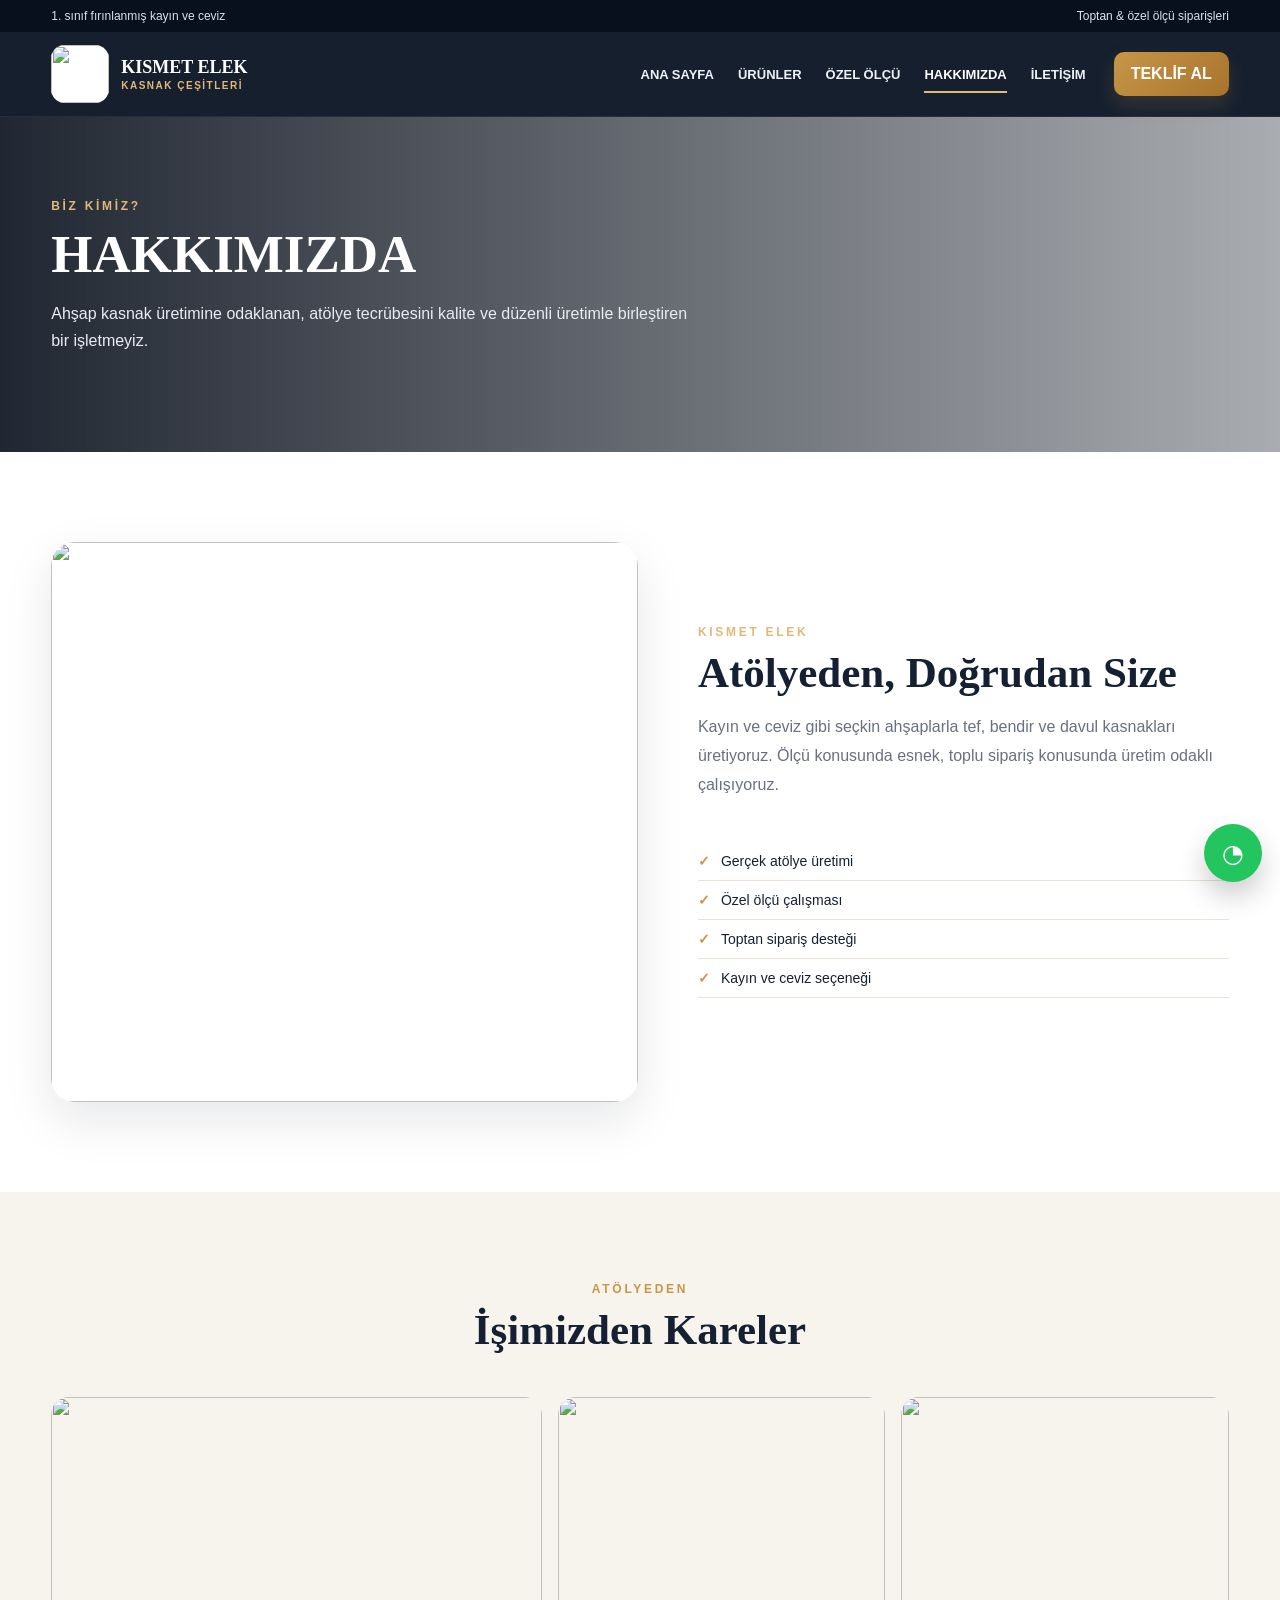
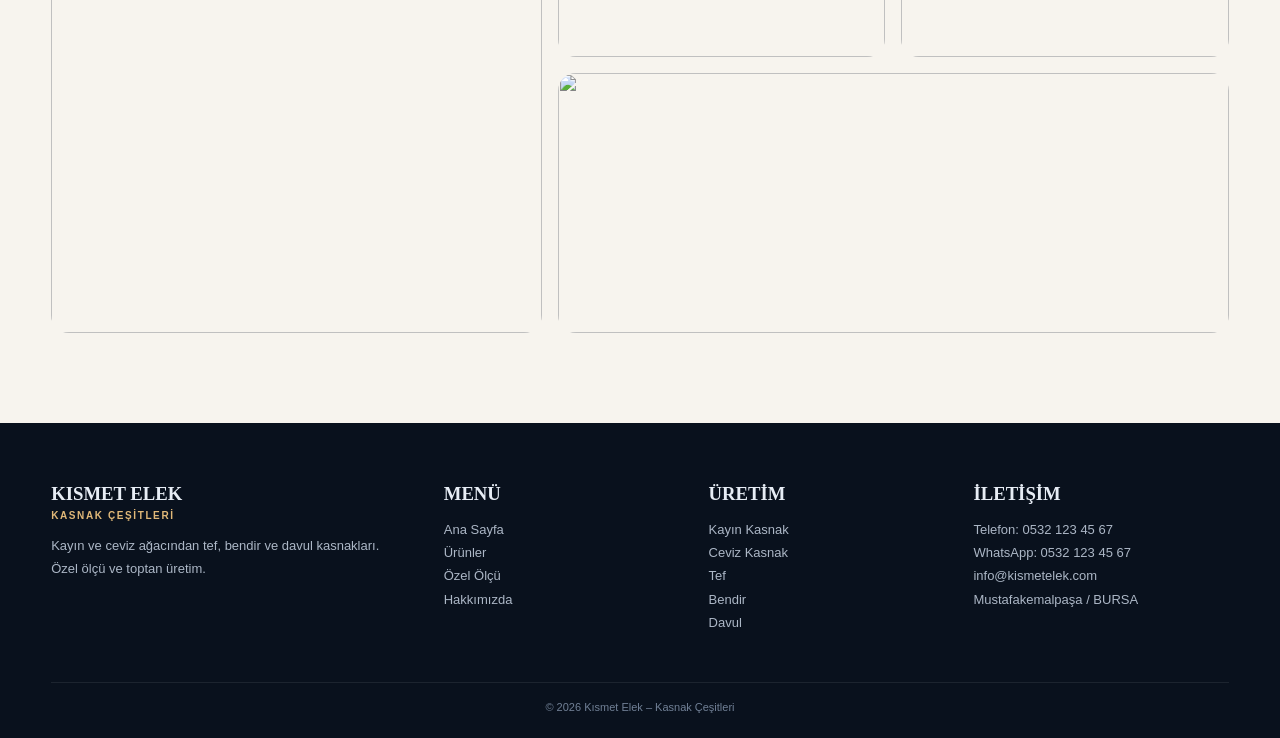
==== hakkimizda.html @ 3b3f2317 "Add files via upload" ====
<!doctype html><html lang="tr"><head><meta charset="utf-8"><meta name="viewport" content="width=device-width,initial-scale=1">
<title>Hakkımızda | Kısmet Elek</title><meta name="description" content="Kısmet Elek - ahşap kasnak üretimi, özel ölçü ve toptan sipariş.">
<link rel="stylesheet" href="style.css"></head><body><div class="topbar"><div class="container row"><span>1. sınıf fırınlanmış kayın ve ceviz</span><span>Toptan & özel ölçü siparişleri</span></div></div>
<header><div class="container nav">
<a class="brand" href="index.html"><img src="assets/logo.png"><div><div class="name">KISMET ELEK</div><span class="sub">KASNAK ÇEŞİTLERİ</span></div></a>
<nav><a class="" href="index.html">ANA SAYFA</a><a class="" href="urunler.html">ÜRÜNLER</a><a class="" href="ozel-olcu.html">ÖZEL ÖLÇÜ</a><a class="active" href="hakkimizda.html">HAKKIMIZDA</a><a class="" href="iletisim.html">İLETİŞİM</a></nav><a class="nav-cta" href="iletisim.html">TEKLİF AL</a><button class="menu">☰</button>
</div></header>
<section class="pagehero"><div class="container"><div class="eyebrow">BİZ KİMİZ?</div><h1>HAKKIMIZDA</h1><p>Ahşap kasnak üretimine odaklanan, atölye tecrübesini kalite ve düzenli üretimle birleştiren bir işletmeyiz.</p></div></section>
<section class="section"><div class="container split"><div class="split-media"><img src="assets/workshop3.jpg"></div><div><div class="eyebrow">KISMET ELEK</div><div class="heading"><h2>Atölyeden, Doğrudan Size</h2><p>Kayın ve ceviz gibi seçkin ahşaplarla tef, bendir ve davul kasnakları üretiyoruz. Ölçü konusunda esnek, toplu sipariş konusunda üretim odaklı çalışıyoruz.</p></div><ul class="checks"><li>Gerçek atölye üretimi</li><li>Özel ölçü çalışması</li><li>Toptan sipariş desteği</li><li>Kayın ve ceviz seçeneği</li></ul></div></div></section>
<section class="section alt"><div class="container"><div class="heading center"><div class="eyebrow">ATÖLYEDEN</div><h2>İşimizden Kareler</h2></div><div class="gallery"><img src="assets/workshop.jpg"><img src="assets/workshop2.jpg"><img src="assets/shipment.jpg"><img src="assets/product1.jpg"></div></div></section>
<footer><div class="container foot">
<div><h3>KISMET ELEK<span>KASNAK ÇEŞİTLERİ</span></h3><p>Kayın ve ceviz ağacından tef, bendir ve davul kasnakları. Özel ölçü ve toptan üretim.</p></div>
<div><h3>MENÜ</h3><p><a href="index.html">Ana Sayfa</a><br><a href="urunler.html">Ürünler</a><br><a href="ozel-olcu.html">Özel Ölçü</a><br><a href="hakkimizda.html">Hakkımızda</a></p></div>
<div><h3>ÜRETİM</h3><p>Kayın Kasnak<br>Ceviz Kasnak<br>Tef<br>Bendir<br>Davul</p></div>
<div><h3>İLETİŞİM</h3><p>Telefon: 0532 123 45 67<br>WhatsApp: 0532 123 45 67<br>info@kismetelek.com<br>Mustafakemalpaşa / BURSA</p></div>
</div><div class="container copyright">© 2026 Kısmet Elek – Kasnak Çeşitleri</div></footer>
<a class="floating-wa" href="https://wa.me/905321234567" aria-label="WhatsApp">◔</a><script src="script.js"></script></body></html>
---- style.css ----
:root{
--navy:#0c1626;--navy2:#132238;--gold:#c79647;--gold2:#e0b878;
--cream:#f7f4ee;--paper:#fff;--ink:#162033;--muted:#697080;--line:#e9e2d7;
--shadow:0 18px 50px rgba(14,24,38,.10);--radius:18px
}
*{box-sizing:border-box}html{scroll-behavior:smooth}body{margin:0;color:var(--ink);background:var(--paper);font-family:Inter,Arial,sans-serif}
img{max-width:100%;display:block}a{color:inherit;text-decoration:none}.container{width:min(1180px,92%);margin:auto}
.topbar{background:#08101d;color:#dbe2ee;font-size:12px}.topbar .row{display:flex;justify-content:space-between;padding:9px 0;gap:16px}
header{position:sticky;top:0;z-index:50;background:rgba(12,22,38,.96);backdrop-filter:blur(12px);border-bottom:1px solid rgba(255,255,255,.07)}
.nav{display:flex;align-items:center;min-height:84px;gap:28px}.brand{display:flex;align-items:center;gap:12px;margin-right:auto}.brand img{width:58px;height:58px;object-fit:contain;border-radius:14px;background:white}.brand .name{font-family:Georgia,serif;font-size:18px;font-weight:700;color:#fff}.brand .sub{display:block;color:var(--gold2);font-weight:700;letter-spacing:1.5px;font-size:10px;margin-top:2px}
nav{display:flex;gap:24px;font-size:13px;font-weight:800;color:#edf2f8}nav a{padding:31px 0;position:relative}nav a:after{content:"";position:absolute;left:0;bottom:20px;width:0;height:2px;background:var(--gold2);transition:.2s}nav a:hover,nav a.active{color:#fff}nav a:hover:after,nav a.active:after{width:100%}
.nav-cta{background:linear-gradient(135deg,var(--gold),#a8732c);color:white;padding:13px 17px;border-radius:10px;font-weight:900;box-shadow:0 10px 20px rgba(199,150,71,.18)}
.menu{display:none;border:0;background:none;color:#fff;font-size:28px}
.hero{min-height:650px;color:#fff;background:linear-gradient(90deg,rgba(6,12,20,.83),rgba(7,14,25,.25)),url('assets/hero.jpg') center/cover;position:relative}
.hero:before{content:"";position:absolute;inset:0;background:linear-gradient(0deg,rgba(6,12,20,.40),transparent 45%)}.hero .container{position:relative}
.hero-content{max-width:700px;padding:105px 0 120px}.eyebrow{color:var(--gold2);font-size:12px;font-weight:900;letter-spacing:2.7px}
.hero h1{font-family:Georgia,serif;font-size:64px;line-height:1.02;margin:17px 0 18px;letter-spacing:-1.6px}.hero h1 span{color:var(--gold2)}
.hero p{font-size:18px;line-height:1.8;color:#eef2f7;max-width:650px}.actions{display:flex;gap:12px;flex-wrap:wrap;margin-top:30px}.btn{display:inline-flex;align-items:center;justify-content:center;padding:15px 21px;border-radius:10px;font-weight:900;border:1px solid rgba(255,255,255,.35)}.btn.gold{background:linear-gradient(135deg,var(--gold),#a8732c);border-color:transparent}.btn.light{background:rgba(255,255,255,.08);backdrop-filter:blur(5px)}
.hero-stats{display:grid;grid-template-columns:repeat(3,1fr);gap:0;margin-top:70px;max-width:760px;background:rgba(10,18,30,.72);border:1px solid rgba(255,255,255,.10);border-radius:16px;overflow:hidden}.stat{padding:20px;border-right:1px solid rgba(255,255,255,.08)}.stat:last-child{border:0}.stat strong{display:block;font-size:23px}.stat span{display:block;color:#c8d0dc;font-size:12px;margin-top:5px}
.ribbon{background:var(--navy);color:white}.ribbon .grid{display:grid;grid-template-columns:repeat(4,1fr)}.ribbon .item{padding:22px 18px;border-right:1px solid rgba(255,255,255,.09)}.ribbon .item:last-child{border:0}.ribbon b{color:var(--gold2);display:block;font-size:12px;letter-spacing:1px}.ribbon p{margin:6px 0 0;color:#d6dce6;font-size:13px;line-height:1.45}
.section{padding:90px 0}.section.alt{background:var(--cream)}.section.dark{background:var(--navy);color:#fff}.heading{max-width:720px;margin-bottom:42px}.heading.center{text-align:center;margin-left:auto;margin-right:auto}.heading .eyebrow{color:var(--gold)}.heading h2{font-family:Georgia,serif;font-size:43px;line-height:1.12;margin:10px 0 14px}.heading p{color:var(--muted);line-height:1.8}.dark .heading p{color:#cbd3df}
.cards{display:grid;grid-template-columns:repeat(4,1fr);gap:20px}.card{background:#fff;border:1px solid var(--line);border-radius:var(--radius);overflow:hidden;box-shadow:var(--shadow);transition:transform .2s,box-shadow .2s}.card:hover{transform:translateY(-5px);box-shadow:0 24px 60px rgba(14,24,38,.15)}.card img{width:100%;height:245px;object-fit:cover}.card-body{padding:22px}.tag{display:inline-block;padding:6px 9px;background:#f3eadb;color:#8f652e;font-size:10px;font-weight:900;letter-spacing:1px;border-radius:999px}.card h3{font-family:Georgia,serif;font-size:22px;margin:13px 0 9px}.card p{color:var(--muted);font-size:13px;line-height:1.65}.card-link{display:inline-block;margin-top:10px;color:#8b622d;font-weight:900;font-size:12px}
.split{display:grid;grid-template-columns:1.05fr .95fr;gap:60px;align-items:center}.split-media{position:relative}.split-media img{width:100%;height:560px;object-fit:cover;border-radius:24px;box-shadow:var(--shadow)}.floating{position:absolute;right:-16px;bottom:24px;background:#fff;border:1px solid var(--line);border-radius:16px;padding:16px 18px;box-shadow:var(--shadow);max-width:250px}.floating b{display:block;font-size:13px}.floating span{display:block;margin-top:4px;color:var(--muted);font-size:12px;line-height:1.5}
.checks{list-style:none;padding:0;margin:22px 0}.checks li{display:flex;gap:11px;align-items:flex-start;padding:11px 0;border-bottom:1px solid var(--line);font-size:14px}.checks li:before{content:"✓";color:var(--gold);font-weight:900}
.gallery{display:grid;grid-template-columns:1.2fr .8fr .8fr;grid-template-rows:260px 260px;gap:16px}.gallery img{width:100%;height:100%;object-fit:cover;border-radius:18px}.gallery img:first-child{grid-row:span 2}.gallery img:nth-child(4){grid-column:2 / span 2}
.steps{display:grid;grid-template-columns:repeat(4,1fr);gap:18px}.step{background:#fff;border:1px solid var(--line);padding:25px;border-radius:18px}.step-num{font-size:13px;font-weight:900;color:var(--gold)}.step h3{font-family:Georgia,serif;font-size:22px;margin:10px 0}.step p{color:var(--muted);line-height:1.65;font-size:13px}
.quote{padding:30px;border-left:3px solid var(--gold);background:#fffaf2;border-radius:0 16px 16px 0;font-family:Georgia,serif;font-size:23px;line-height:1.6}
.pagehero{padding:82px 0;color:#fff;background:linear-gradient(90deg,rgba(9,16,28,.9),rgba(9,16,28,.35)),url('assets/workshop2.jpg') center/cover}.pagehero h1{font-family:Georgia,serif;font-size:53px;margin:11px 0}.pagehero p{max-width:650px;line-height:1.7;color:#e8edf4}
.contact-grid{display:grid;grid-template-columns:.9fr 1.1fr;gap:25px}.contact-card,.form-card{background:#fff;border:1px solid var(--line);border-radius:18px;padding:30px;box-shadow:var(--shadow)}.contact-item{padding:15px 0;border-bottom:1px solid var(--line)}.contact-item b{display:block;margin-bottom:5px}.contact-item span{color:var(--muted);font-size:14px}
form{display:grid;gap:13px}input,textarea,select{width:100%;border:1px solid #ddd5c8;background:#fbfaf8;padding:14px;border-radius:10px;font:inherit;color:var(--ink)}textarea{min-height:160px;resize:vertical}
footer{background:#09111d;color:#e7edf5;padding:60px 0 25px}.foot{display:grid;grid-template-columns:1.4fr .9fr .9fr 1fr;gap:35px}.foot h3{font-family:Georgia,serif;margin:0 0 12px}.foot h3 span{display:block;color:var(--gold2);font:800 10px Arial,sans-serif;letter-spacing:1.6px;margin-top:5px}.foot p,.foot a{color:#acb7c6;font-size:13px;line-height:1.8}.copyright{border-top:1px solid rgba(255,255,255,.08);padding-top:18px;margin-top:35px;text-align:center;color:#718096;font-size:11px}
.floating-wa{position:fixed;right:18px;bottom:18px;z-index:60;background:#22c55e;color:white;width:58px;height:58px;border-radius:50%;display:flex;align-items:center;justify-content:center;font-size:25px;box-shadow:0 14px 28px rgba(0,0,0,.2)}
@media(max-width:1000px){.cards{grid-template-columns:repeat(2,1fr)}.ribbon .grid{grid-template-columns:repeat(2,1fr)}.steps{grid-template-columns:repeat(2,1fr)}nav{display:none}.menu{display:block}.nav.open nav{display:flex;position:absolute;top:84px;left:0;right:0;background:var(--navy);padding:12px 22px 18px;flex-direction:column;gap:0} .nav.open nav a{padding:14px 0}.nav-cta{display:none}.split,.contact-grid,.foot{grid-template-columns:1fr}.hero h1{font-size:51px}.hero-stats{margin-top:45px}.gallery{grid-template-columns:1fr 1fr;grid-template-rows:220px 220px}.gallery img:first-child{grid-row:auto}.gallery img:nth-child(4){grid-column:auto}}
@media(max-width:600px){.topbar{display:none}.nav{min-height:74px}.brand img{width:50px;height:50px}.hero{min-height:720px}.hero-content{padding:75px 0 90px}.hero h1{font-size:40px}.hero p{font-size:16px}.hero-stats{grid-template-columns:1fr}.stat{border-right:0;border-bottom:1px solid rgba(255,255,255,.08)}.ribbon .grid,.cards,.steps,.gallery{grid-template-columns:1fr}.section{padding:66px 0}.heading h2{font-size:33px}.split-media img{height:380px}.floating{right:12px;bottom:12px}.gallery{grid-template-rows:220px 220px 220px}.pagehero h1{font-size:40px}.foot{gap:12px}}
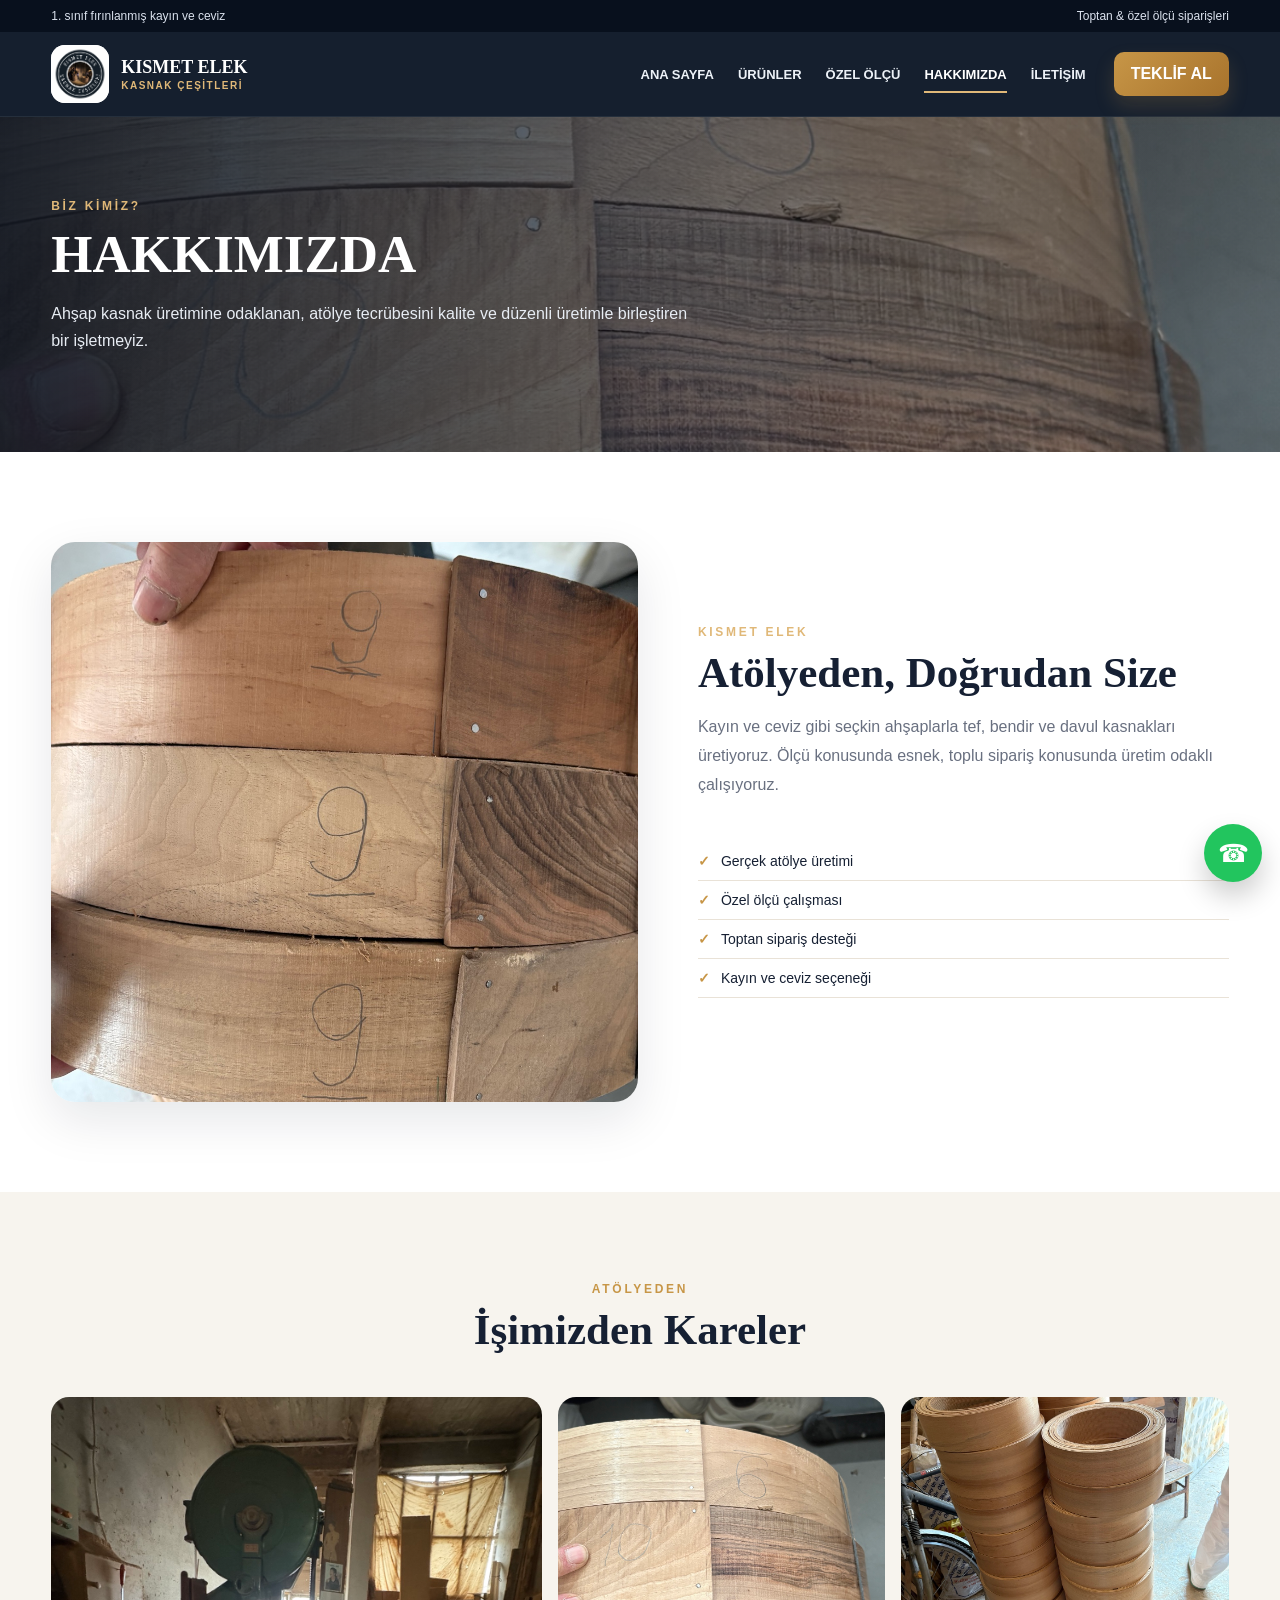
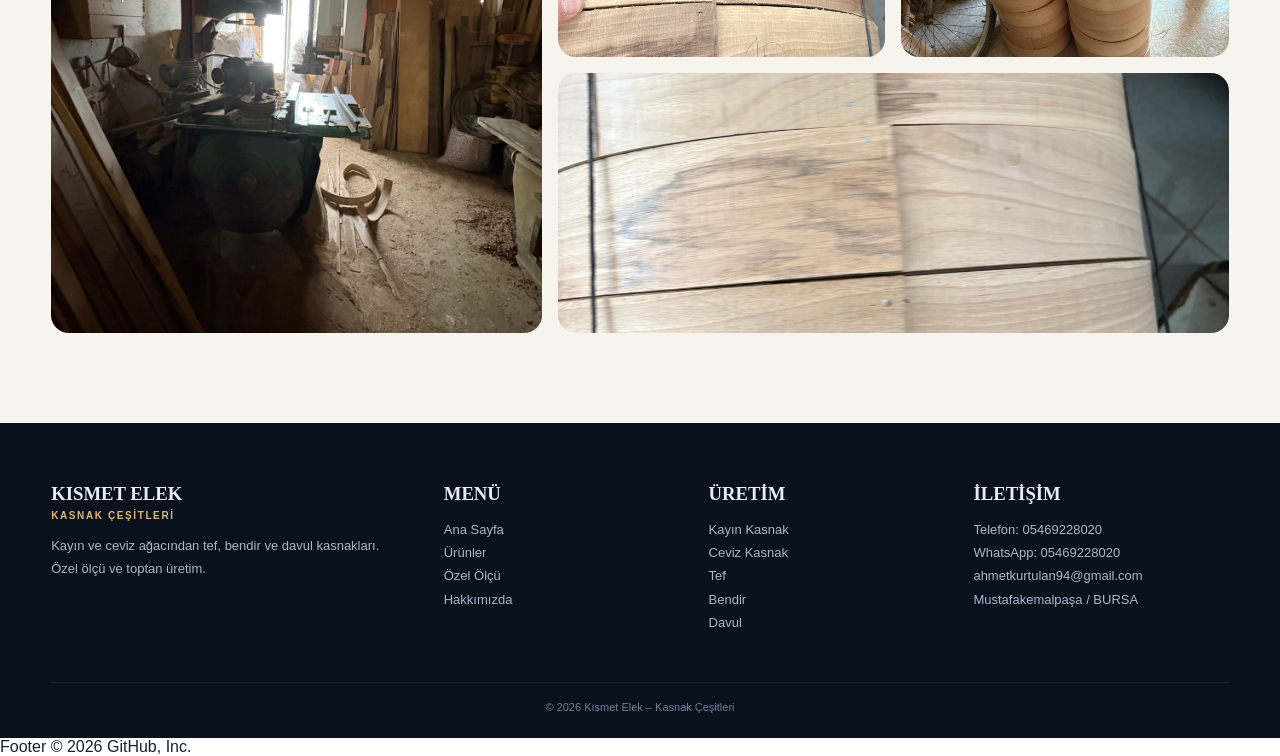
==== commit a4a63c71: "Update hakkimizda.html" ====
--- a/hakkimizda.html
+++ b/hakkimizda.html
@@ -12,6 +12,8 @@
 <div><h3>KISMET ELEK<span>KASNAK ÇEŞİTLERİ</span></h3><p>Kayın ve ceviz ağacından tef, bendir ve davul kasnakları. Özel ölçü ve toptan üretim.</p></div>
 <div><h3>MENÜ</h3><p><a href="index.html">Ana Sayfa</a><br><a href="urunler.html">Ürünler</a><br><a href="ozel-olcu.html">Özel Ölçü</a><br><a href="hakkimizda.html">Hakkımızda</a></p></div>
 <div><h3>ÜRETİM</h3><p>Kayın Kasnak<br>Ceviz Kasnak<br>Tef<br>Bendir<br>Davul</p></div>
-<div><h3>İLETİŞİM</h3><p>Telefon: 0532 123 45 67<br>WhatsApp: 0532 123 45 67<br>info@kismetelek.com<br>Mustafakemalpaşa / BURSA</p></div>
+<div><h3>İLETİŞİM</h3><p>Telefon: 05469228020<br>WhatsApp: 05469228020<br>ahmetkurtulan94@gmail.com<br>Mustafakemalpaşa / BURSA</p></div>
 </div><div class="container copyright">© 2026 Kısmet Elek – Kasnak Çeşitleri</div></footer>
-<a class="floating-wa" href="https://wa.me/905321234567" aria-label="WhatsApp">◔</a><script src="script.js"></script></body></html>+<a class="floating-wa" href="https://wa.me/905469228020" aria-label="WhatsApp">☎</a><script src="script.js"></script></body></html>
+Footer
+© 2026 GitHub, Inc.
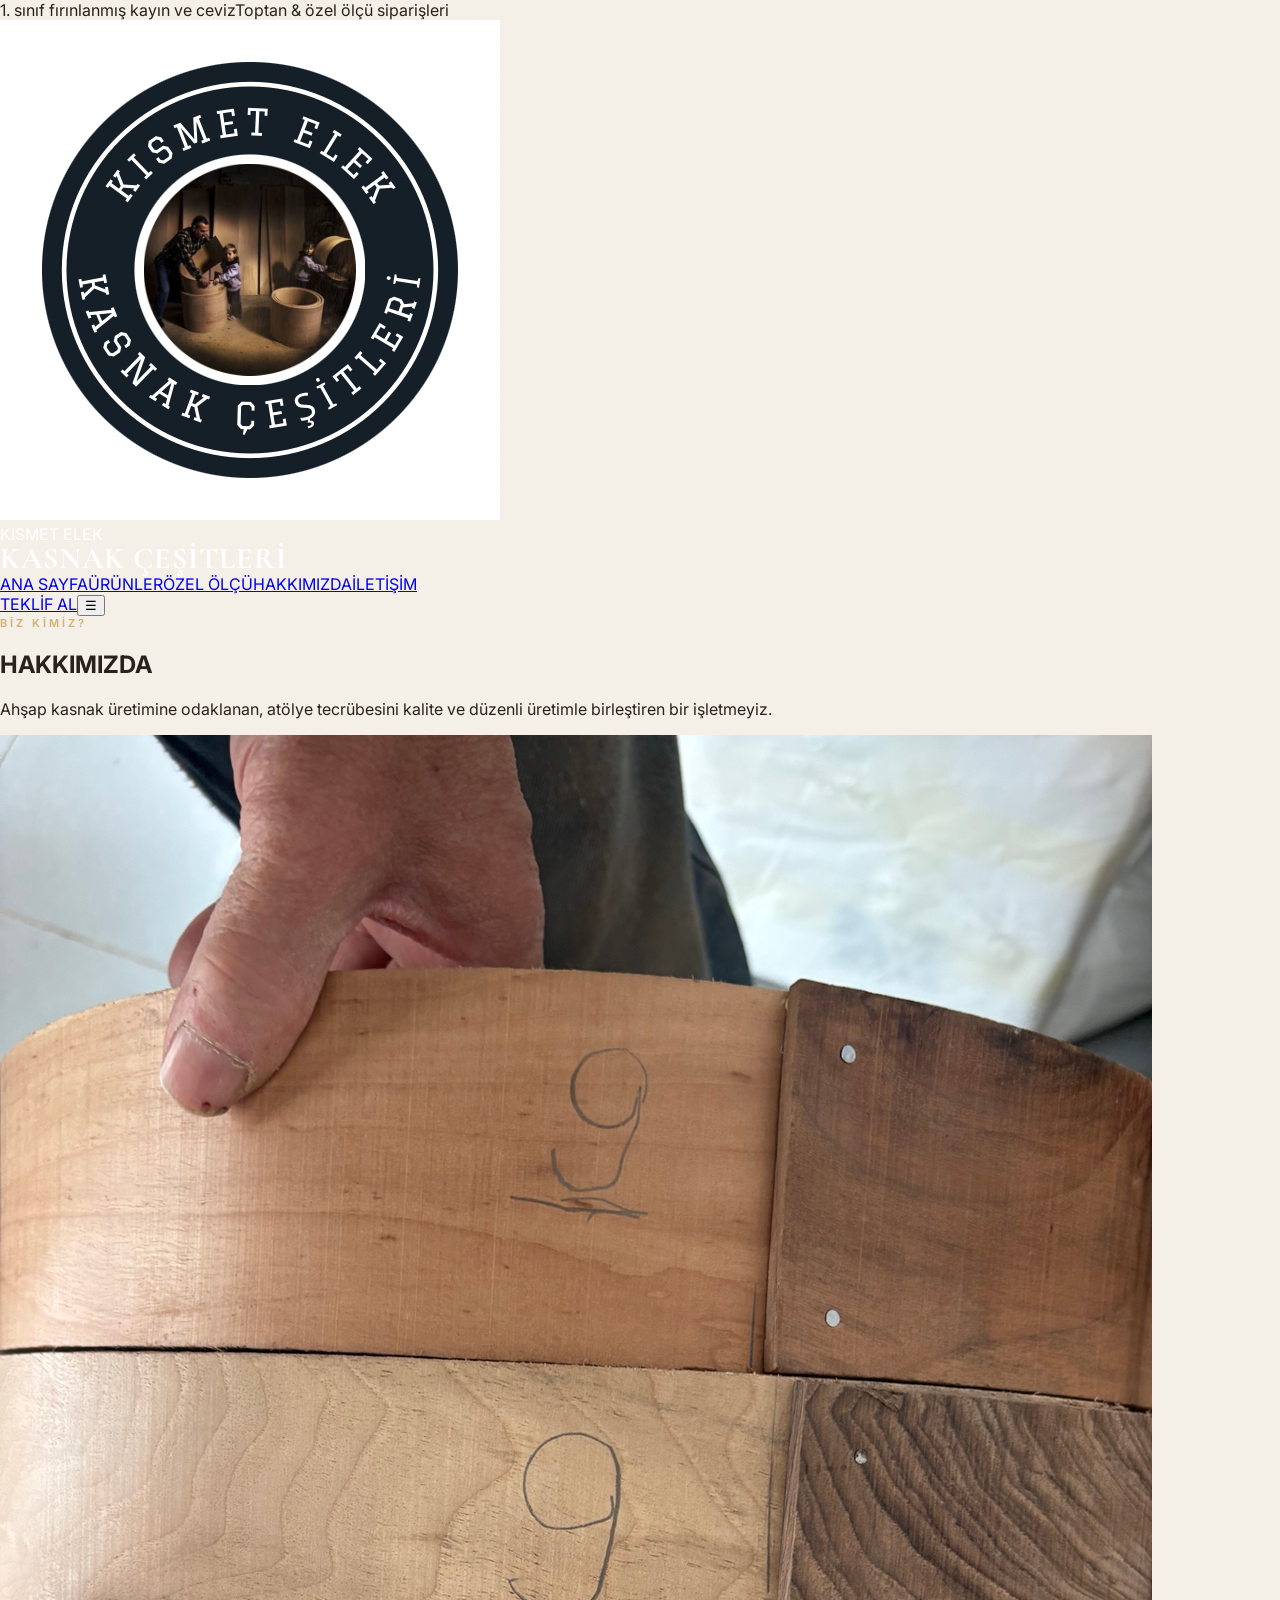
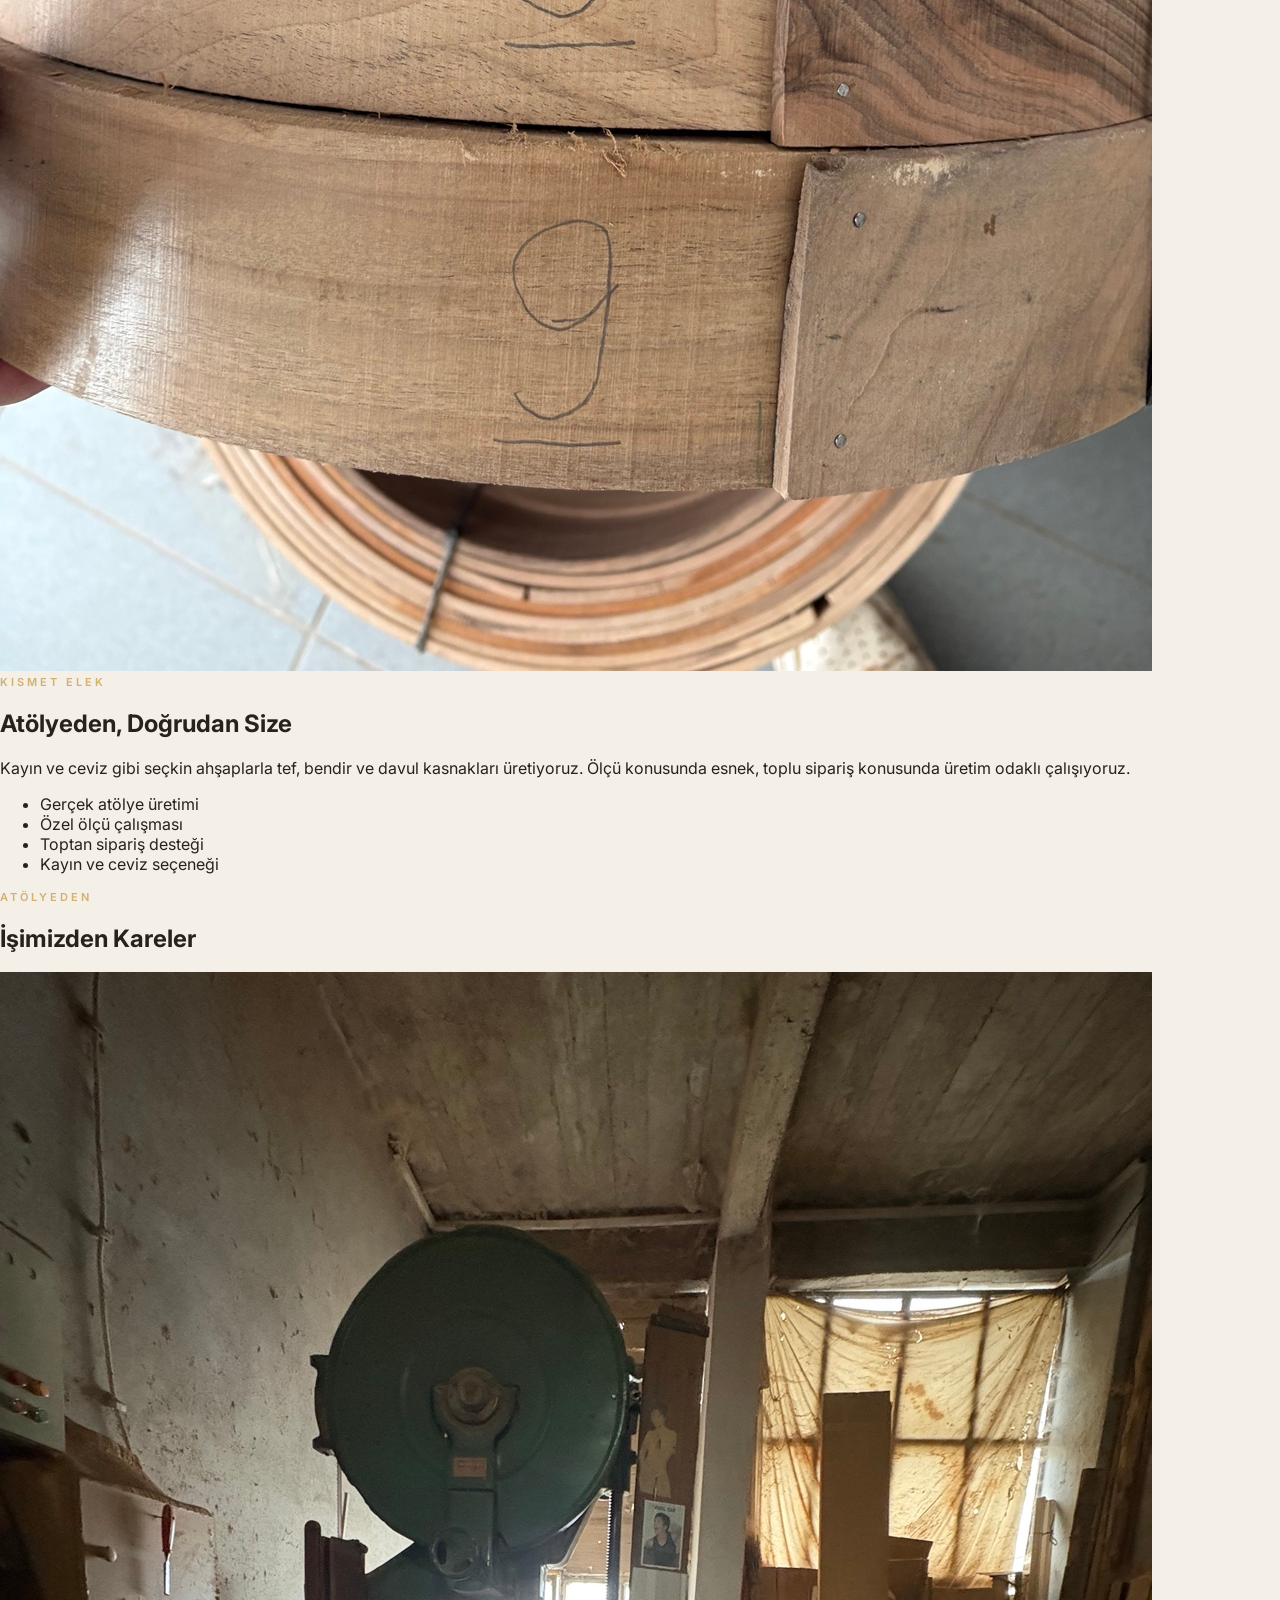
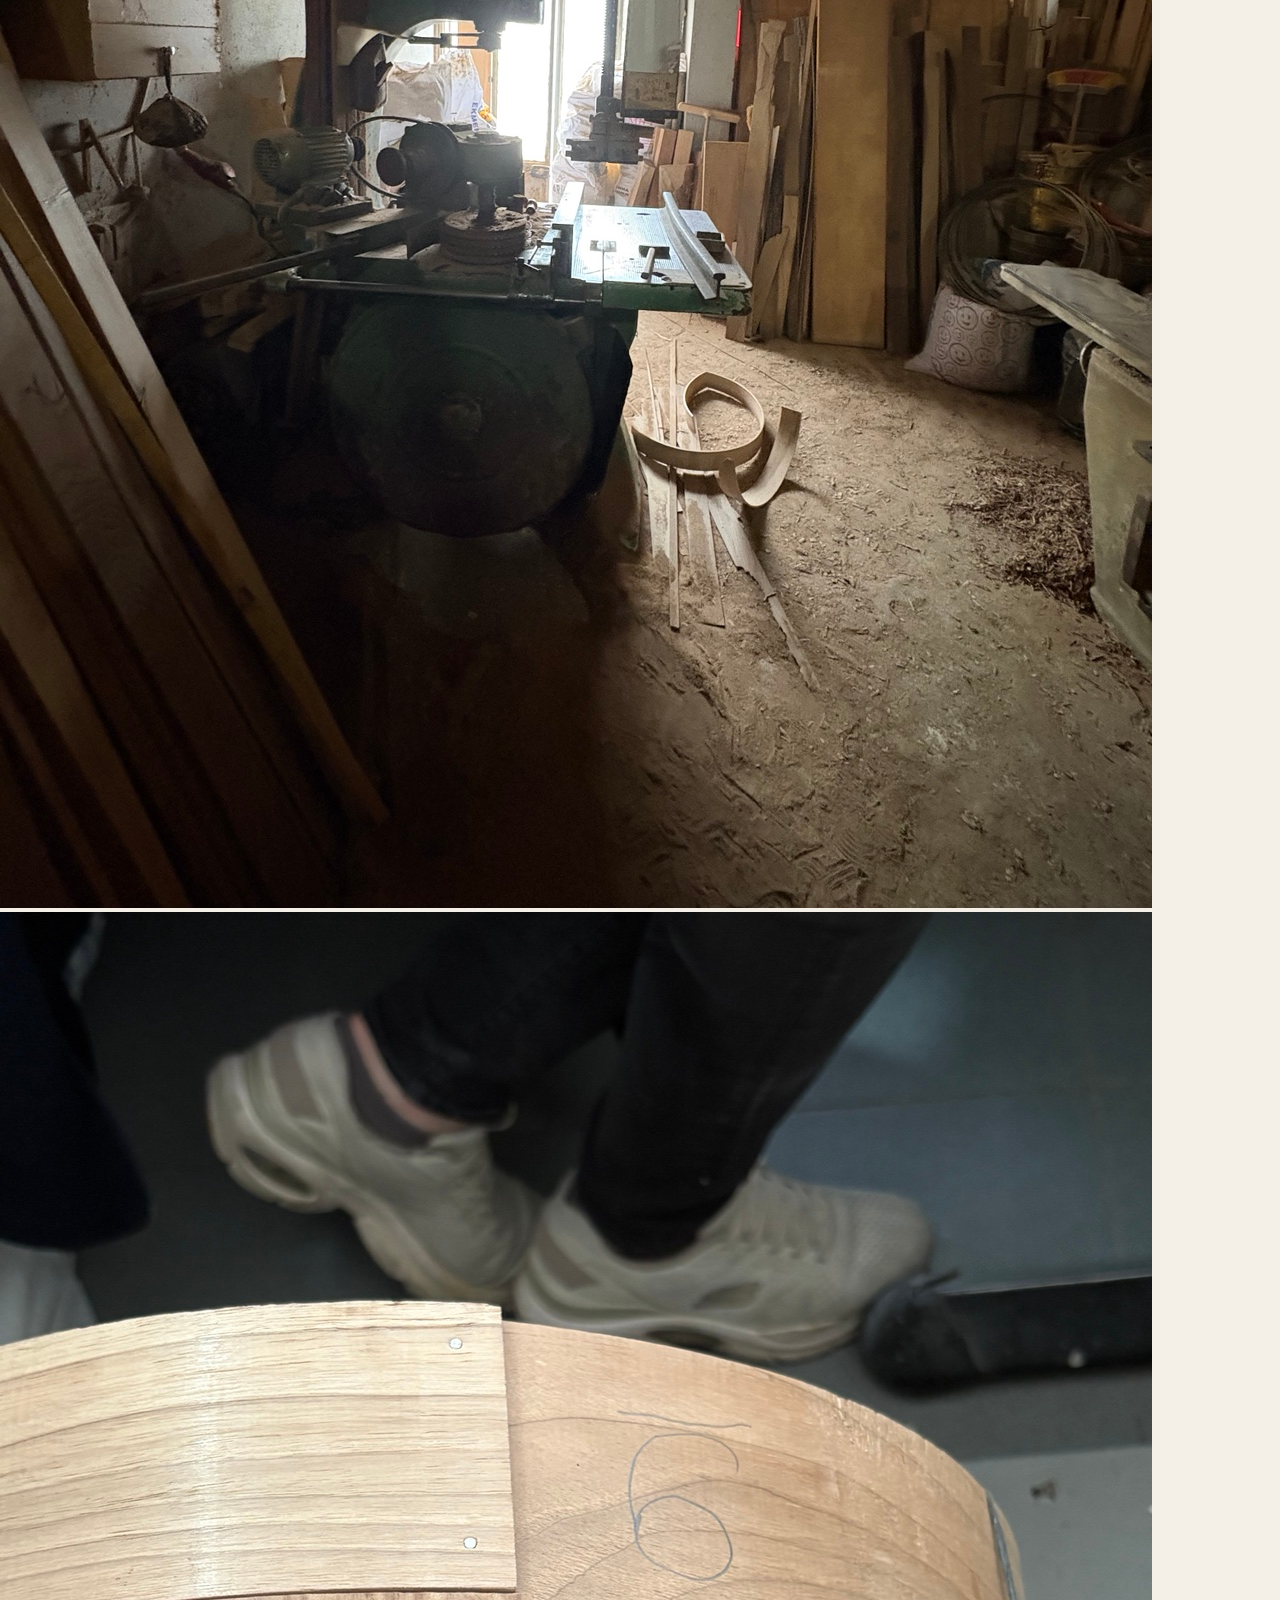
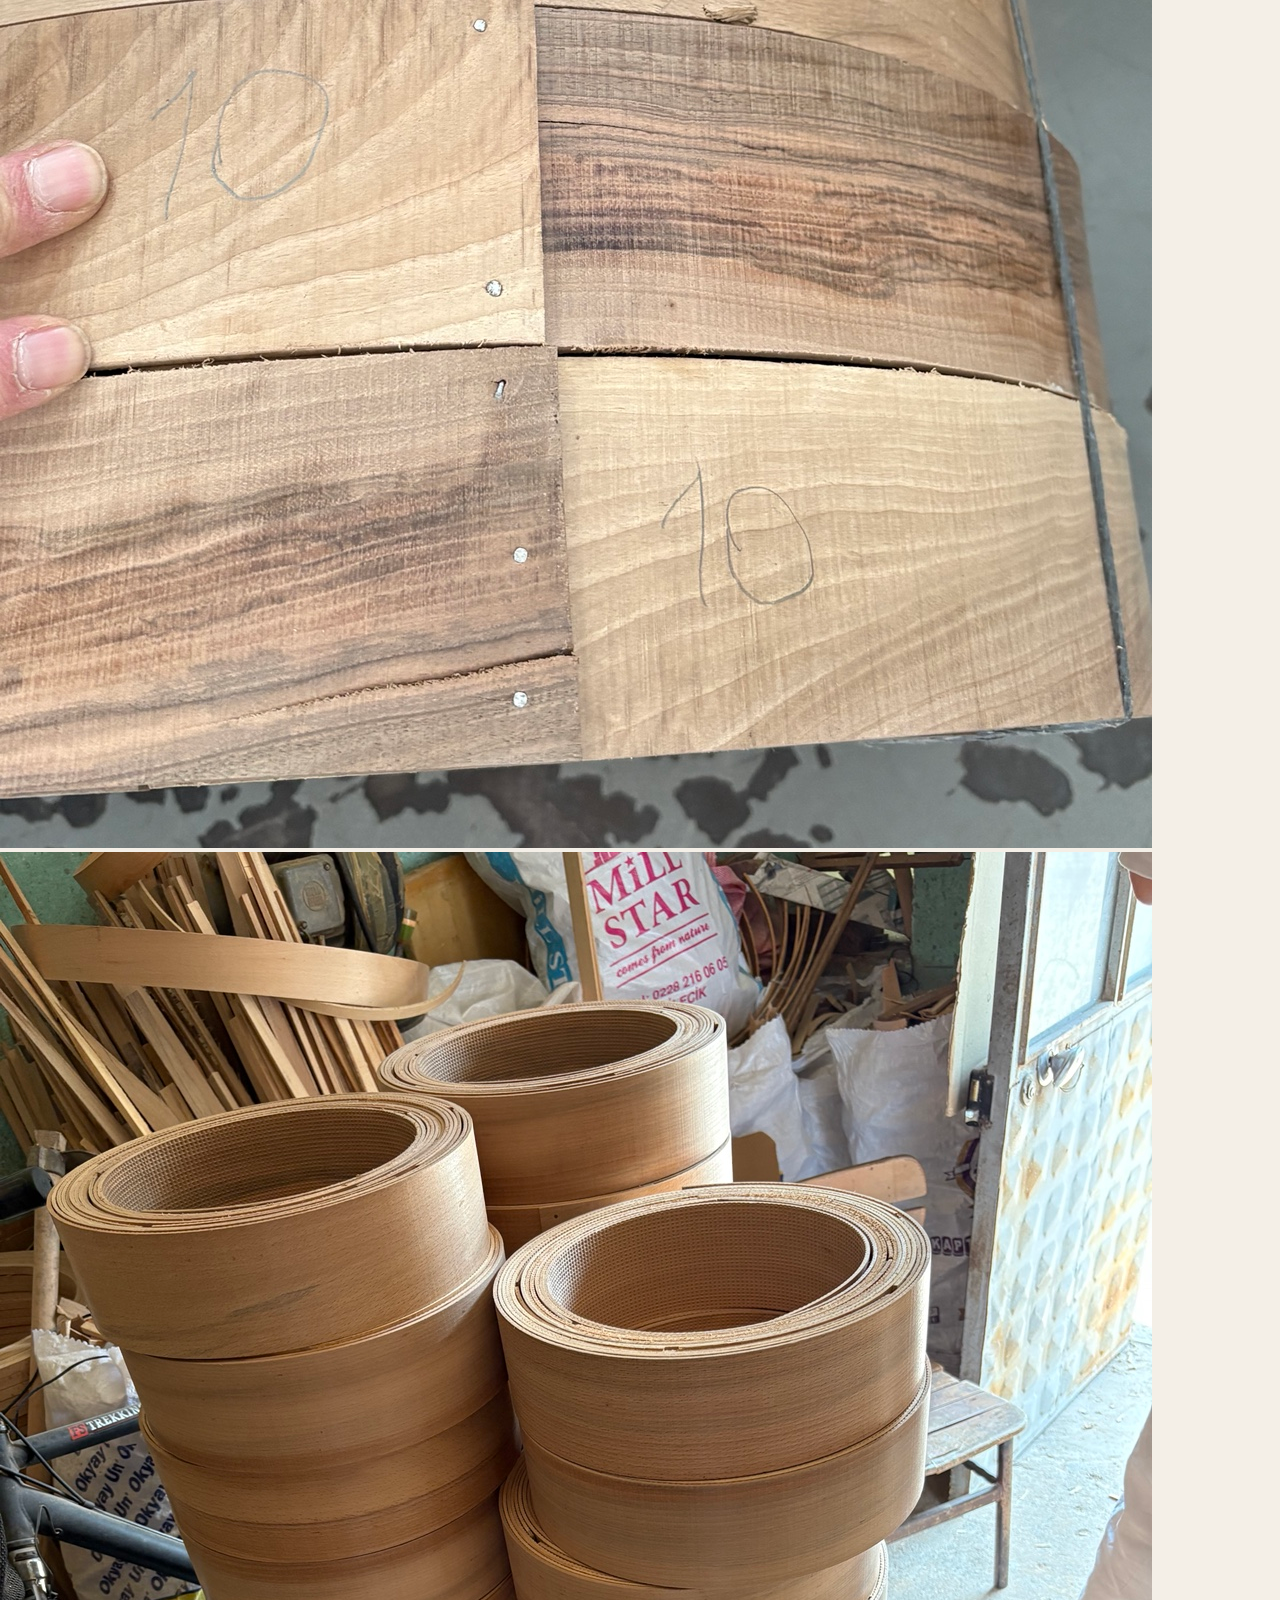
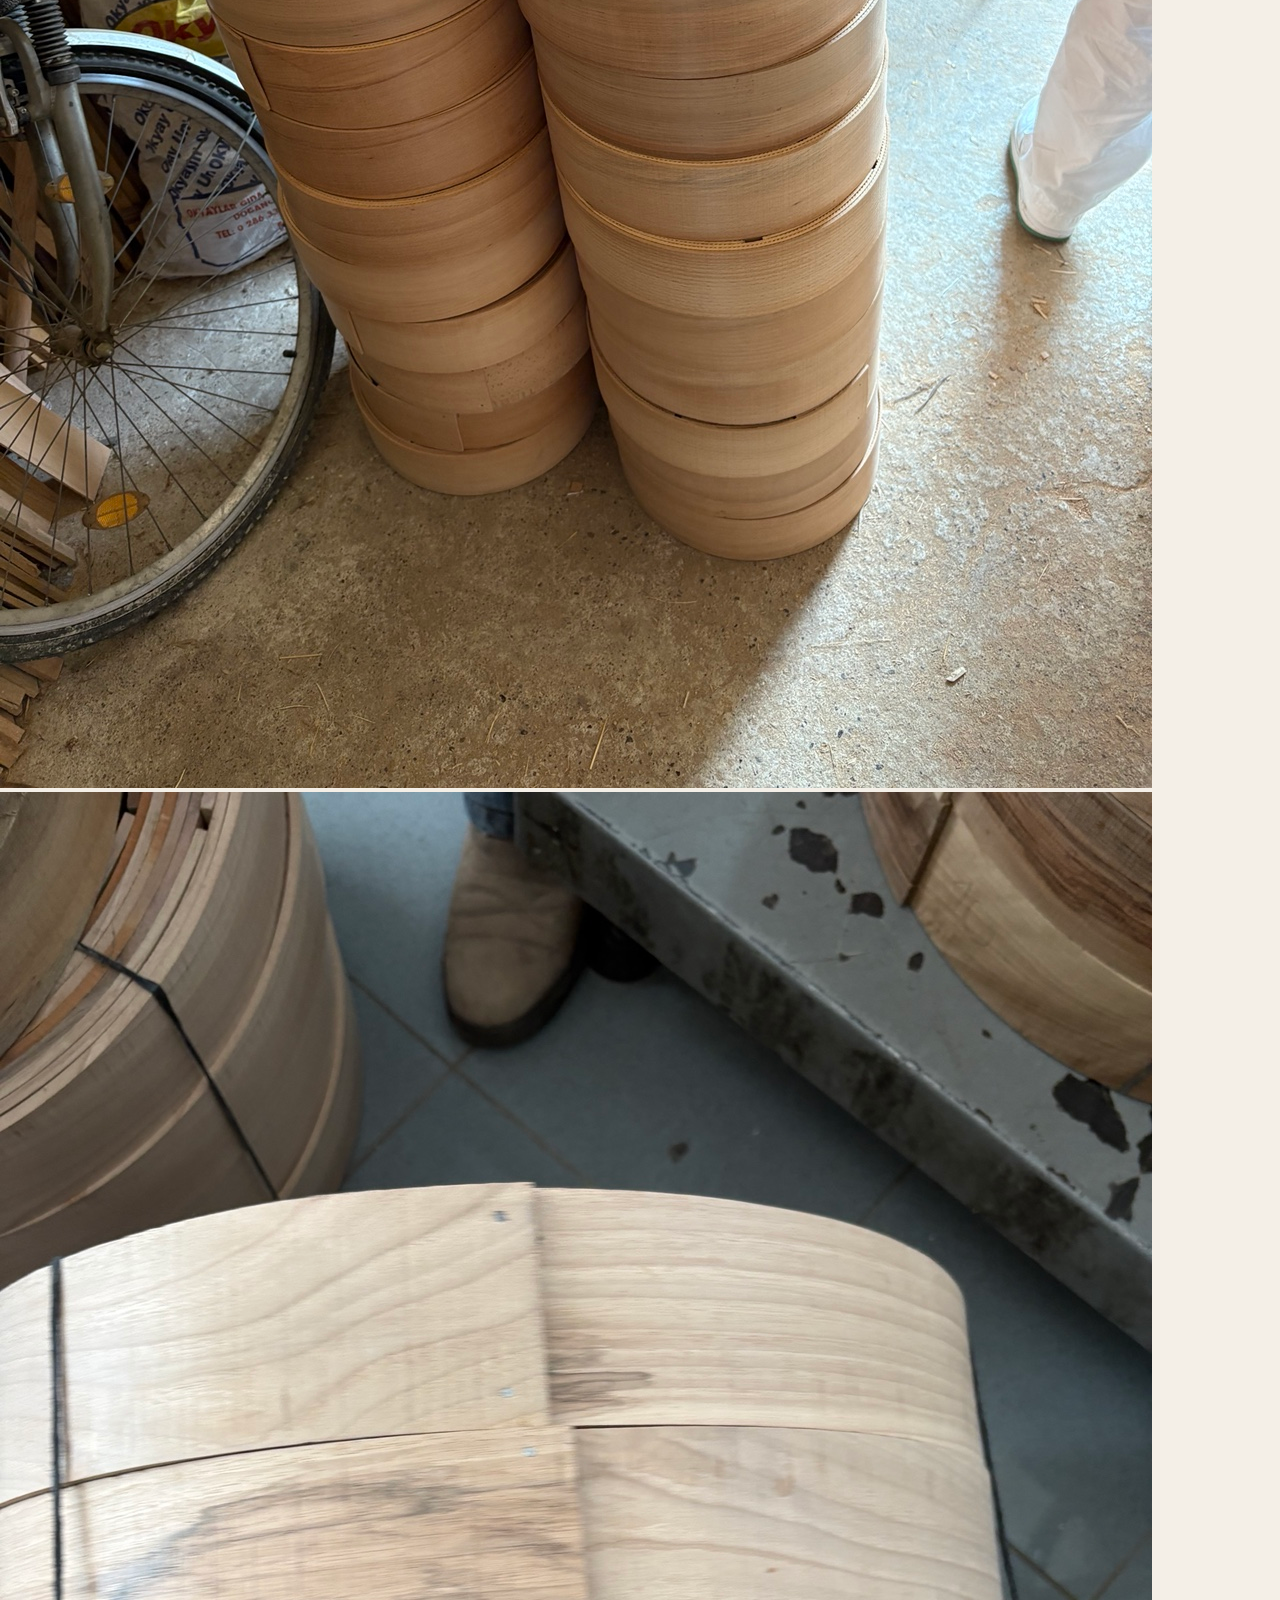
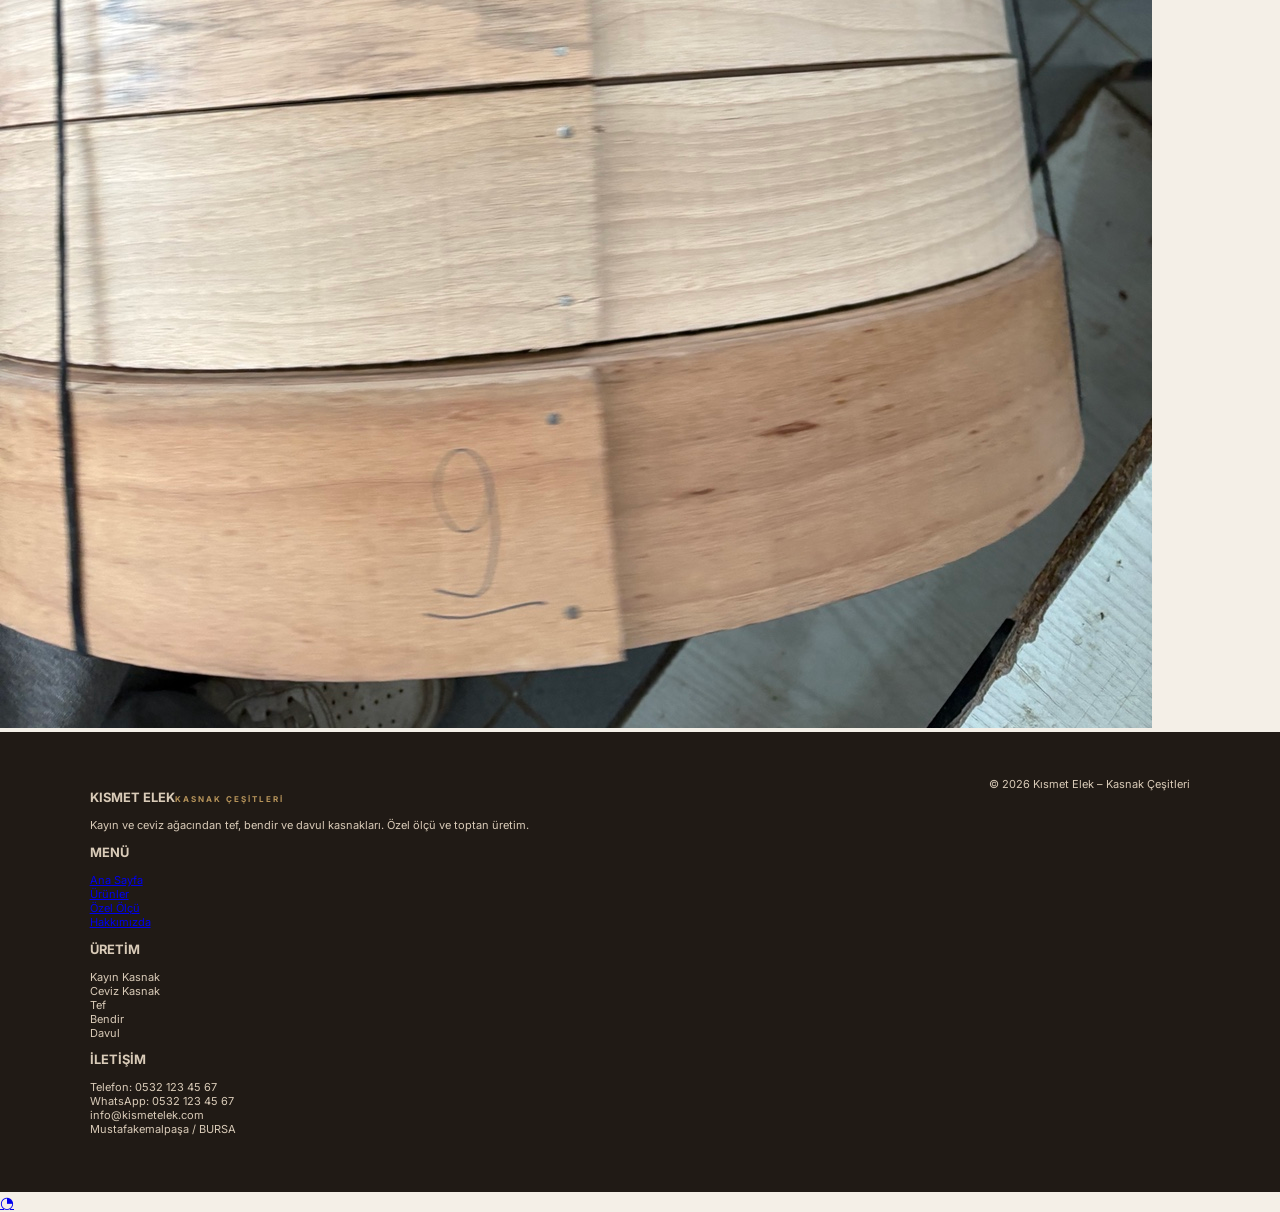
==== commit 03468f29: "Add files via upload" ====
--- a/hakkimizda.html
+++ b/hakkimizda.html
@@ -12,8 +12,6 @@
 <div><h3>KISMET ELEK<span>KASNAK ÇEŞİTLERİ</span></h3><p>Kayın ve ceviz ağacından tef, bendir ve davul kasnakları. Özel ölçü ve toptan üretim.</p></div>
 <div><h3>MENÜ</h3><p><a href="index.html">Ana Sayfa</a><br><a href="urunler.html">Ürünler</a><br><a href="ozel-olcu.html">Özel Ölçü</a><br><a href="hakkimizda.html">Hakkımızda</a></p></div>
 <div><h3>ÜRETİM</h3><p>Kayın Kasnak<br>Ceviz Kasnak<br>Tef<br>Bendir<br>Davul</p></div>
-<div><h3>İLETİŞİM</h3><p>Telefon: 05469228020<br>WhatsApp: 05469228020<br>ahmetkurtulan94@gmail.com<br>Mustafakemalpaşa / BURSA</p></div>
+<div><h3>İLETİŞİM</h3><p>Telefon: 0532 123 45 67<br>WhatsApp: 0532 123 45 67<br>info@kismetelek.com<br>Mustafakemalpaşa / BURSA</p></div>
 </div><div class="container copyright">© 2026 Kısmet Elek – Kasnak Çeşitleri</div></footer>
-<a class="floating-wa" href="https://wa.me/905469228020" aria-label="WhatsApp">☎</a><script src="script.js"></script></body></html>
-Footer
-© 2026 GitHub, Inc.
+<a class="floating-wa" href="https://wa.me/905321234567" aria-label="WhatsApp">◔</a><script src="script.js"></script></body></html>
--- a/style.css
+++ b/style.css
@@ -1,35 +1,3 @@
-
-:root{
---navy:#0c1626;--navy2:#132238;--gold:#c79647;--gold2:#e0b878;
---cream:#f7f4ee;--paper:#fff;--ink:#162033;--muted:#697080;--line:#e9e2d7;
---shadow:0 18px 50px rgba(14,24,38,.10);--radius:18px
-}
-*{box-sizing:border-box}html{scroll-behavior:smooth}body{margin:0;color:var(--ink);background:var(--paper);font-family:Inter,Arial,sans-serif}
-img{max-width:100%;display:block}a{color:inherit;text-decoration:none}.container{width:min(1180px,92%);margin:auto}
-.topbar{background:#08101d;color:#dbe2ee;font-size:12px}.topbar .row{display:flex;justify-content:space-between;padding:9px 0;gap:16px}
-header{position:sticky;top:0;z-index:50;background:rgba(12,22,38,.96);backdrop-filter:blur(12px);border-bottom:1px solid rgba(255,255,255,.07)}
-.nav{display:flex;align-items:center;min-height:84px;gap:28px}.brand{display:flex;align-items:center;gap:12px;margin-right:auto}.brand img{width:58px;height:58px;object-fit:contain;border-radius:14px;background:white}.brand .name{font-family:Georgia,serif;font-size:18px;font-weight:700;color:#fff}.brand .sub{display:block;color:var(--gold2);font-weight:700;letter-spacing:1.5px;font-size:10px;margin-top:2px}
-nav{display:flex;gap:24px;font-size:13px;font-weight:800;color:#edf2f8}nav a{padding:31px 0;position:relative}nav a:after{content:"";position:absolute;left:0;bottom:20px;width:0;height:2px;background:var(--gold2);transition:.2s}nav a:hover,nav a.active{color:#fff}nav a:hover:after,nav a.active:after{width:100%}
-.nav-cta{background:linear-gradient(135deg,var(--gold),#a8732c);color:white;padding:13px 17px;border-radius:10px;font-weight:900;box-shadow:0 10px 20px rgba(199,150,71,.18)}
-.menu{display:none;border:0;background:none;color:#fff;font-size:28px}
-.hero{min-height:650px;color:#fff;background:linear-gradient(90deg,rgba(6,12,20,.83),rgba(7,14,25,.25)),url('assets/hero.jpg') center/cover;position:relative}
-.hero:before{content:"";position:absolute;inset:0;background:linear-gradient(0deg,rgba(6,12,20,.40),transparent 45%)}.hero .container{position:relative}
-.hero-content{max-width:700px;padding:105px 0 120px}.eyebrow{color:var(--gold2);font-size:12px;font-weight:900;letter-spacing:2.7px}
-.hero h1{font-family:Georgia,serif;font-size:64px;line-height:1.02;margin:17px 0 18px;letter-spacing:-1.6px}.hero h1 span{color:var(--gold2)}
-.hero p{font-size:18px;line-height:1.8;color:#eef2f7;max-width:650px}.actions{display:flex;gap:12px;flex-wrap:wrap;margin-top:30px}.btn{display:inline-flex;align-items:center;justify-content:center;padding:15px 21px;border-radius:10px;font-weight:900;border:1px solid rgba(255,255,255,.35)}.btn.gold{background:linear-gradient(135deg,var(--gold),#a8732c);border-color:transparent}.btn.light{background:rgba(255,255,255,.08);backdrop-filter:blur(5px)}
-.hero-stats{display:grid;grid-template-columns:repeat(3,1fr);gap:0;margin-top:70px;max-width:760px;background:rgba(10,18,30,.72);border:1px solid rgba(255,255,255,.10);border-radius:16px;overflow:hidden}.stat{padding:20px;border-right:1px solid rgba(255,255,255,.08)}.stat:last-child{border:0}.stat strong{display:block;font-size:23px}.stat span{display:block;color:#c8d0dc;font-size:12px;margin-top:5px}
-.ribbon{background:var(--navy);color:white}.ribbon .grid{display:grid;grid-template-columns:repeat(4,1fr)}.ribbon .item{padding:22px 18px;border-right:1px solid rgba(255,255,255,.09)}.ribbon .item:last-child{border:0}.ribbon b{color:var(--gold2);display:block;font-size:12px;letter-spacing:1px}.ribbon p{margin:6px 0 0;color:#d6dce6;font-size:13px;line-height:1.45}
-.section{padding:90px 0}.section.alt{background:var(--cream)}.section.dark{background:var(--navy);color:#fff}.heading{max-width:720px;margin-bottom:42px}.heading.center{text-align:center;margin-left:auto;margin-right:auto}.heading .eyebrow{color:var(--gold)}.heading h2{font-family:Georgia,serif;font-size:43px;line-height:1.12;margin:10px 0 14px}.heading p{color:var(--muted);line-height:1.8}.dark .heading p{color:#cbd3df}
-.cards{display:grid;grid-template-columns:repeat(4,1fr);gap:20px}.card{background:#fff;border:1px solid var(--line);border-radius:var(--radius);overflow:hidden;box-shadow:var(--shadow);transition:transform .2s,box-shadow .2s}.card:hover{transform:translateY(-5px);box-shadow:0 24px 60px rgba(14,24,38,.15)}.card img{width:100%;height:245px;object-fit:cover}.card-body{padding:22px}.tag{display:inline-block;padding:6px 9px;background:#f3eadb;color:#8f652e;font-size:10px;font-weight:900;letter-spacing:1px;border-radius:999px}.card h3{font-family:Georgia,serif;font-size:22px;margin:13px 0 9px}.card p{color:var(--muted);font-size:13px;line-height:1.65}.card-link{display:inline-block;margin-top:10px;color:#8b622d;font-weight:900;font-size:12px}
-.split{display:grid;grid-template-columns:1.05fr .95fr;gap:60px;align-items:center}.split-media{position:relative}.split-media img{width:100%;height:560px;object-fit:cover;border-radius:24px;box-shadow:var(--shadow)}.floating{position:absolute;right:-16px;bottom:24px;background:#fff;border:1px solid var(--line);border-radius:16px;padding:16px 18px;box-shadow:var(--shadow);max-width:250px}.floating b{display:block;font-size:13px}.floating span{display:block;margin-top:4px;color:var(--muted);font-size:12px;line-height:1.5}
-.checks{list-style:none;padding:0;margin:22px 0}.checks li{display:flex;gap:11px;align-items:flex-start;padding:11px 0;border-bottom:1px solid var(--line);font-size:14px}.checks li:before{content:"✓";color:var(--gold);font-weight:900}
-.gallery{display:grid;grid-template-columns:1.2fr .8fr .8fr;grid-template-rows:260px 260px;gap:16px}.gallery img{width:100%;height:100%;object-fit:cover;border-radius:18px}.gallery img:first-child{grid-row:span 2}.gallery img:nth-child(4){grid-column:2 / span 2}
-.steps{display:grid;grid-template-columns:repeat(4,1fr);gap:18px}.step{background:#fff;border:1px solid var(--line);padding:25px;border-radius:18px}.step-num{font-size:13px;font-weight:900;color:var(--gold)}.step h3{font-family:Georgia,serif;font-size:22px;margin:10px 0}.step p{color:var(--muted);line-height:1.65;font-size:13px}
-.quote{padding:30px;border-left:3px solid var(--gold);background:#fffaf2;border-radius:0 16px 16px 0;font-family:Georgia,serif;font-size:23px;line-height:1.6}
-.pagehero{padding:82px 0;color:#fff;background:linear-gradient(90deg,rgba(9,16,28,.9),rgba(9,16,28,.35)),url('assets/workshop2.jpg') center/cover}.pagehero h1{font-family:Georgia,serif;font-size:53px;margin:11px 0}.pagehero p{max-width:650px;line-height:1.7;color:#e8edf4}
-.contact-grid{display:grid;grid-template-columns:.9fr 1.1fr;gap:25px}.contact-card,.form-card{background:#fff;border:1px solid var(--line);border-radius:18px;padding:30px;box-shadow:var(--shadow)}.contact-item{padding:15px 0;border-bottom:1px solid var(--line)}.contact-item b{display:block;margin-bottom:5px}.contact-item span{color:var(--muted);font-size:14px}
-form{display:grid;gap:13px}input,textarea,select{width:100%;border:1px solid #ddd5c8;background:#fbfaf8;padding:14px;border-radius:10px;font:inherit;color:var(--ink)}textarea{min-height:160px;resize:vertical}
-footer{background:#09111d;color:#e7edf5;padding:60px 0 25px}.foot{display:grid;grid-template-columns:1.4fr .9fr .9fr 1fr;gap:35px}.foot h3{font-family:Georgia,serif;margin:0 0 12px}.foot h3 span{display:block;color:var(--gold2);font:800 10px Arial,sans-serif;letter-spacing:1.6px;margin-top:5px}.foot p,.foot a{color:#acb7c6;font-size:13px;line-height:1.8}.copyright{border-top:1px solid rgba(255,255,255,.08);padding-top:18px;margin-top:35px;text-align:center;color:#718096;font-size:11px}
-.floating-wa{position:fixed;right:18px;bottom:18px;z-index:60;background:#22c55e;color:white;width:58px;height:58px;border-radius:50%;display:flex;align-items:center;justify-content:center;font-size:25px;box-shadow:0 14px 28px rgba(0,0,0,.2)}
-@media(max-width:1000px){.cards{grid-template-columns:repeat(2,1fr)}.ribbon .grid{grid-template-columns:repeat(2,1fr)}.steps{grid-template-columns:repeat(2,1fr)}nav{display:none}.menu{display:block}.nav.open nav{display:flex;position:absolute;top:84px;left:0;right:0;background:var(--navy);padding:12px 22px 18px;flex-direction:column;gap:0} .nav.open nav a{padding:14px 0}.nav-cta{display:none}.split,.contact-grid,.foot{grid-template-columns:1fr}.hero h1{font-size:51px}.hero-stats{margin-top:45px}.gallery{grid-template-columns:1fr 1fr;grid-template-rows:220px 220px}.gallery img:first-child{grid-row:auto}.gallery img:nth-child(4){grid-column:auto}}
-@media(max-width:600px){.topbar{display:none}.nav{min-height:74px}.brand img{width:50px;height:50px}.hero{min-height:720px}.hero-content{padding:75px 0 90px}.hero h1{font-size:40px}.hero p{font-size:16px}.hero-stats{grid-template-columns:1fr}.stat{border-right:0;border-bottom:1px solid rgba(255,255,255,.08)}.ribbon .grid,.cards,.steps,.gallery{grid-template-columns:1fr}.section{padding:66px 0}.heading h2{font-size:33px}.split-media img{height:380px}.floating{right:12px;bottom:12px}.gallery{grid-template-rows:220px 220px 220px}.pagehero h1{font-size:40px}.foot{gap:12px}}
+@import url('https://fonts.googleapis.com/css2?family=Cormorant+Garamond:wght@500;600;700&family=Inter:wght@400;500;600&display=swap');
+:root{--dark:#211b16;--brown:#4a3323;--cream:#f4efe7;--gold:#b8955b;--ink:#29221c}
+*{box-sizing:border-box}html{scroll-behavior:smooth}body{margin:0;background:var(--cream);color:var(--ink);font-family:Inter,Arial,sans-serif}.site-header{position:absolute;z-index:10;top:0;left:0;right:0;display:flex;align-items:center;gap:34px;padding:24px 5%;color:#fff;border-bottom:1px solid rgba(255,255,255,.16)}.brand{color:#fff;text-decoration:none;min-width:210px}.brand span{display:block;font:700 30px/1 'Cormorant Garamond',serif;letter-spacing:1px}.brand small{font-size:9px;letter-spacing:2.5px;color:#d4b77c}.site-header nav{display:flex;gap:27px;margin-left:auto}.site-header nav a,.header-right a{color:#fff;text-decoration:none;font-size:11px;letter-spacing:1.5px}.site-header nav a.active{color:#d7b77b;border-bottom:1px solid #d7b77b;padding-bottom:7px}.header-right{display:flex;gap:13px;align-items:center}.hero{height:100vh;min-height:720px;position:relative;background:#201912;overflow:hidden}.hero-photo{position:absolute;inset:0;background:linear-gradient(90deg,rgba(20,14,10,.88) 0%,rgba(20,14,10,.48) 48%,rgba(20,14,10,.2) 100%),url('assets/shipment.jpg') center/cover}.hero-photo-overlay{position:absolute;inset:0;background:linear-gradient(0deg,rgba(20,14,10,.72),transparent 45%)}.hero-copy{position:absolute;z-index:2;left:8%;top:25%;max-width:600px;color:#f7f0e5}.eyebrow{color:#d2b070;font-size:11px;letter-spacing:3px;font-weight:600}.eyebrow.dark{color:#8e7043}.hero h1{font:600 clamp(55px,7vw,100px)/.82 'Cormorant Garamond',serif;margin:24px 0}.hero h1 em{color:#d0ac6b;font-style:normal}.lead{max-width:520px;line-height:1.8;color:#eee5d7}.btn{display:inline-block;margin-top:25px;background:#b89459;color:#1e1813;text-decoration:none;border:0;padding:16px 24px;font-size:11px;font-weight:700;letter-spacing:1.5px;cursor:pointer}.btn span{margin-left:28px}.hero-side{position:absolute;right:5%;top:46%;z-index:2;color:#d4b477;line-height:1.8;letter-spacing:2px;font:600 13px/1.8 Inter}.hero-features{display:flex;gap:34px;margin-top:70px}.hero-features div{display:flex;gap:10px;align-items:center;color:#eee0ca;font-size:9px;letter-spacing:1.5px}.hero-features b{font-size:24px;color:#d1ac6b}.products-section{padding:105px 7% 0}.section-head{display:flex;justify-content:space-between;align-items:end;margin-bottom:45px}.section-head h2,.material-copy h2,.atelier h2{font:600 65px/.8 'Cormorant Garamond',serif;margin:12px 0}.section-head>div>p:last-child{color:#796f63;font-size:13px}.all-products{font-size:11px;letter-spacing:1.5px;color:#6d5637}.products-grid{display:grid;grid-template-columns:repeat(3,1fr);gap:22px}.product-card{background:#fff}.product-visual{height:380px;background:#eee center/contain no-repeat}.product-visual.tef{background-image:url('assets/product4.jpg')}.product-visual.bendir{background-image:url('assets/logo.png')}.product-visual.davul{background-image:url('assets/product1.jpg')}.product-info{padding:23px 25px;display:grid;grid-template-columns:1fr auto}.product-info span{font-size:10px;color:#a18457}.product-info h3{grid-column:1/-1;font:600 31px 'Cormorant Garamond',serif;margin:7px 0 15px}.product-info button{border:0;background:none;padding:0;text-align:left;color:#745a35;font-size:10px;letter-spacing:1.5px;cursor:pointer}.product-info button b{margin-left:20px}.material-showcase{margin:90px 0 0;background:#29221b;color:#f5eee4;display:grid;grid-template-columns:1fr 1fr;min-height:450px}.material-copy{padding:65px 8%}.material-copy h2{font-size:72px;color:#fff}.material-copy>p:not(.eyebrow){max-width:430px;line-height:1.8;color:#d5cabd}.wood-options{display:flex;gap:12px;margin-top:30px}.wood{padding:18px 24px;min-width:155px}.wood span,.wood small{display:block}.wood span{font:600 20px 'Cormorant Garamond',serif}.wood small{font-size:9px;margin-top:5px;color:#ddd}.beech{background:#c6aa7b;color:#241b13}.walnut{background:#4a3020}.angle-demo{display:flex;flex-direction:column;align-items:center;justify-content:center;background:#f7f2e9;color:#493a2a;padding:35px}.split-ring{width:260px;height:260px;border-radius:50%;border:48px solid #c4a573;position:relative;background:linear-gradient(135deg,#c4a573 0 50%,#4a2d1e 50% 100%);box-shadow:inset 0 0 0 2px rgba(0,0,0,.08)}.split-ring:after{content:'';position:absolute;inset:0;border-radius:50%;background:linear-gradient(135deg,transparent 49.5%,rgba(255,255,255,.8) 49.5% 50.5%,transparent 50.5%)}.split-ring span{position:absolute;font-size:10px;letter-spacing:2px;font-weight:700}.split-ring span:first-child{left:-20px;top:45px}.split-ring span:last-child{right:-20px;bottom:45px}.angle-demo p{max-width:330px;text-align:center;font-size:10px;line-height:1.6;color:#746b61}.feature-bar{display:grid;grid-template-columns:repeat(4,1fr);border-bottom:1px solid #d8cdbd}.feature-bar>div{padding:35px 20px;display:grid;grid-template-columns:40px 1fr}.feature-bar b{grid-row:span 2;color:#a6814b;font-size:24px}.feature-bar strong{font-size:10px;letter-spacing:1px}.feature-bar small{font-size:9px;color:#8b8175;margin-top:5px}.atelier{margin:95px 7% 100px;min-height:620px;position:relative;background:#2a2119;overflow:hidden}.atelier-photo{position:absolute;inset:0 38% 0 0;background:linear-gradient(90deg,rgba(22,16,11,.15),rgba(22,16,11,.6)),url('assets/workshop.jpg') center/cover}.atelier-copy{margin-left:62%;padding:105px 7% 70px;color:#eee5d8}.atelier-copy h2{font-size:70px}.atelier-copy>p:not(.eyebrow){line-height:1.9;color:#d3c7b8}.btn.light{background:#e7d7b9}.modal{position:fixed;inset:0;background:rgba(0,0,0,.72);z-index:50;display:none;align-items:center;justify-content:center;padding:20px}.modal.show{display:flex}.modal-box{position:relative;background:#f6f0e7;padding:50px;max-width:620px;width:100%}.modal-box h2{font:600 58px 'Cormorant Garamond',serif;margin:8px 0 15px}.modal-box>p:not(.eyebrow){line-height:1.8;color:#665c52}.close{position:absolute;right:18px;top:14px;border:0;background:none;font-size:30px;cursor:pointer}.detail-grid{display:grid;grid-template-columns:1fr 1fr;gap:1px;background:#ddd1c0;margin:30px 0}.detail-grid div{background:#f6f0e7;padding:17px}.detail-grid small,.detail-grid strong{display:block}.detail-grid small{font-size:9px;letter-spacing:1.5px;color:#927447}.detail-grid strong{margin-top:6px;font-size:13px}footer{padding:45px 7%;background:#201a15;color:#d9cbb8;display:flex;justify-content:space-between;font-size:11px}footer strong{font:600 28px 'Cormorant Garamond',serif;display:block;color:#fff}footer span{font-size:8px;letter-spacing:2px;color:#b8955b}.whatsapp{position:fixed;right:28px;bottom:28px;width:58px;height:58px;border-radius:50%;display:grid;place-items:center;background:#238b52;color:white;text-decoration:none;font-size:28px;z-index:40;box-shadow:0 10px 25px rgba(0,0,0,.25)}@media(max-width:900px){.site-header nav{display:none}.header-right{margin-left:auto}.hero-copy{left:7%;top:22%;right:7%}.hero-side{display:none}.hero-features{margin-top:35px}.products-grid,.material-showcase{grid-template-columns:1fr}.atelier{margin-left:0;margin-right:0}.atelier-photo{inset:0 0 45%}.atelier-copy{margin:55% 0 0;padding:50px 8%}.feature-bar{grid-template-columns:1fr 1fr}.section-head{display:block}.all-products{display:block;margin-top:20px}}@media(max-width:600px){.site-header{padding:18px 5%}.brand span{font-size:25px}.header-right a:first-child{display:none}.hero{min-height:680px}.hero h1{font-size:58px}.hero-features{gap:14px}.products-section{padding-top:70px}.section-head h2,.material-copy h2,.atelier h2{font-size:54px}.products-grid{gap:14px}.product-visual{height:290px}.feature-bar{grid-template-columns:1fr}.material-copy{padding:50px 7%}.split-ring{width:210px;height:210px}.atelier{margin-top:70px}.modal-box{padding:35px 25px}.modal-box h2{font-size:45px}footer{display:block}footer div+div{margin-top:20px}}
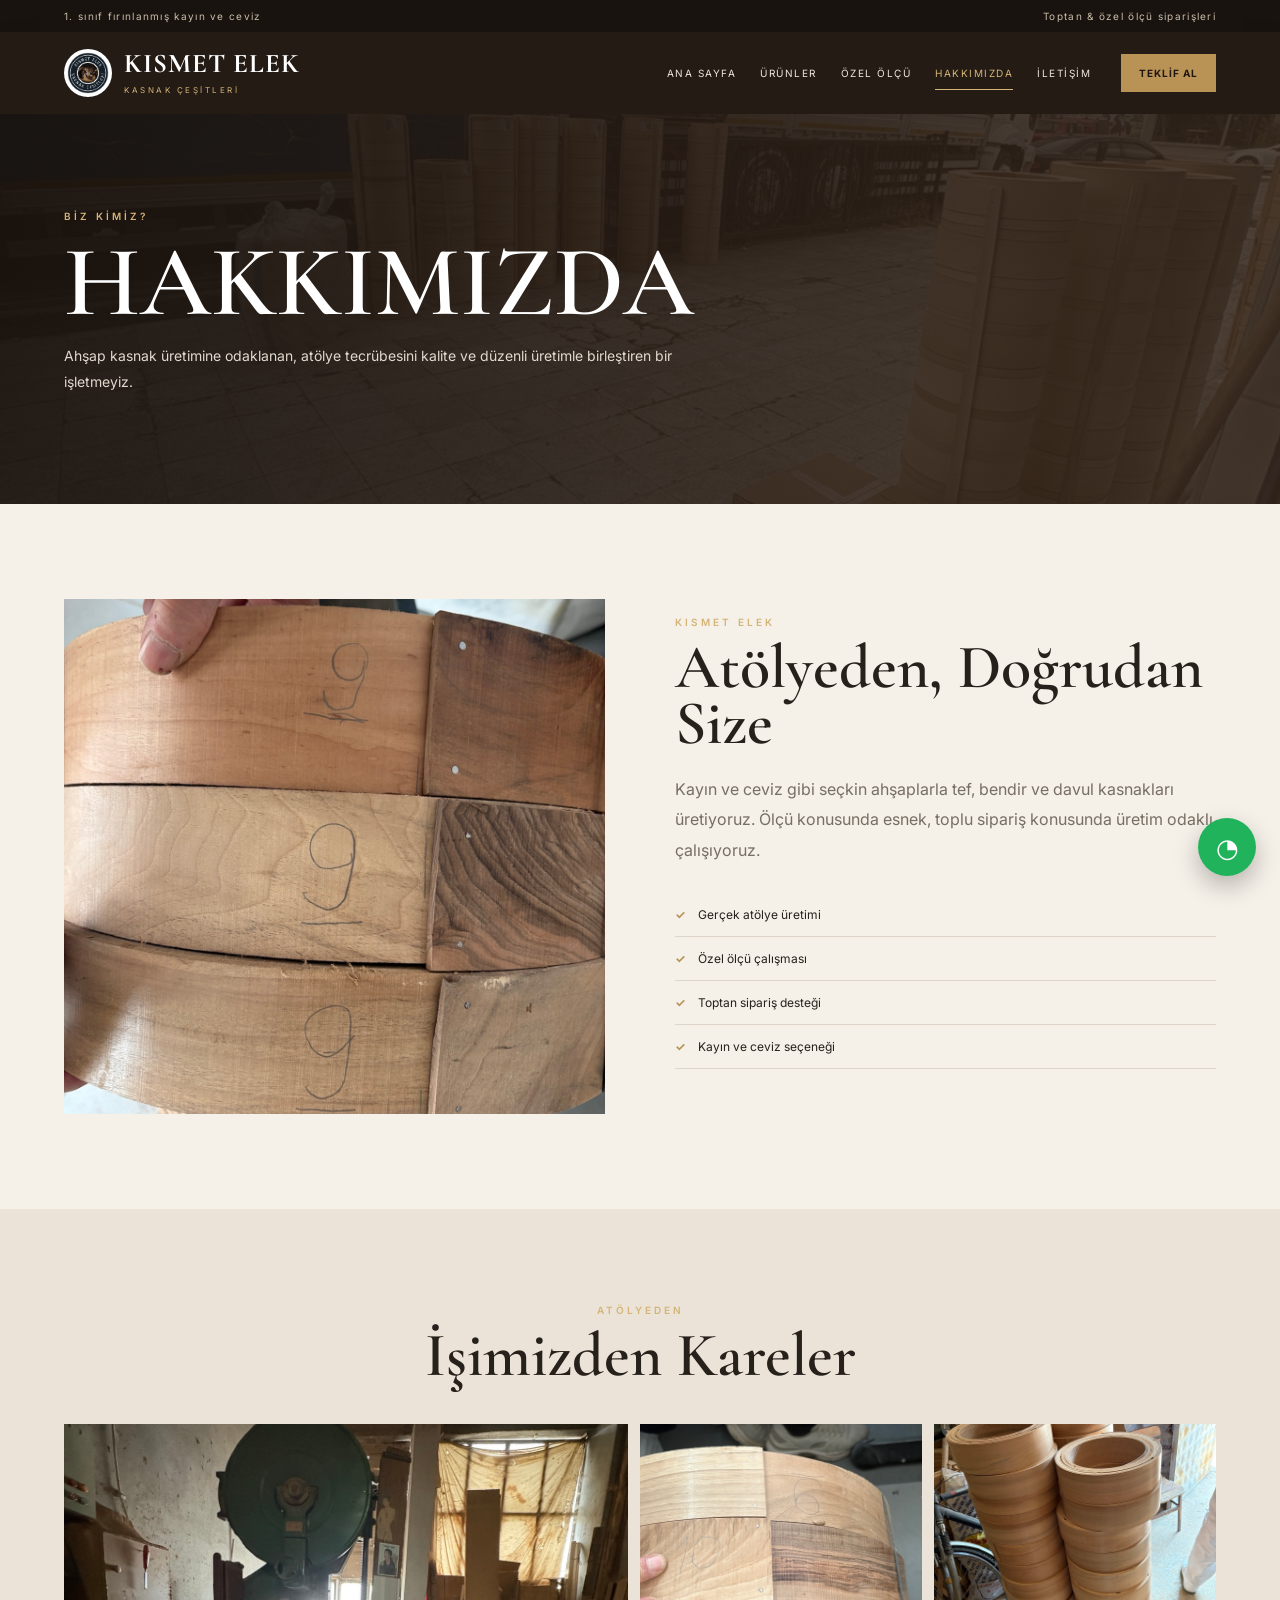
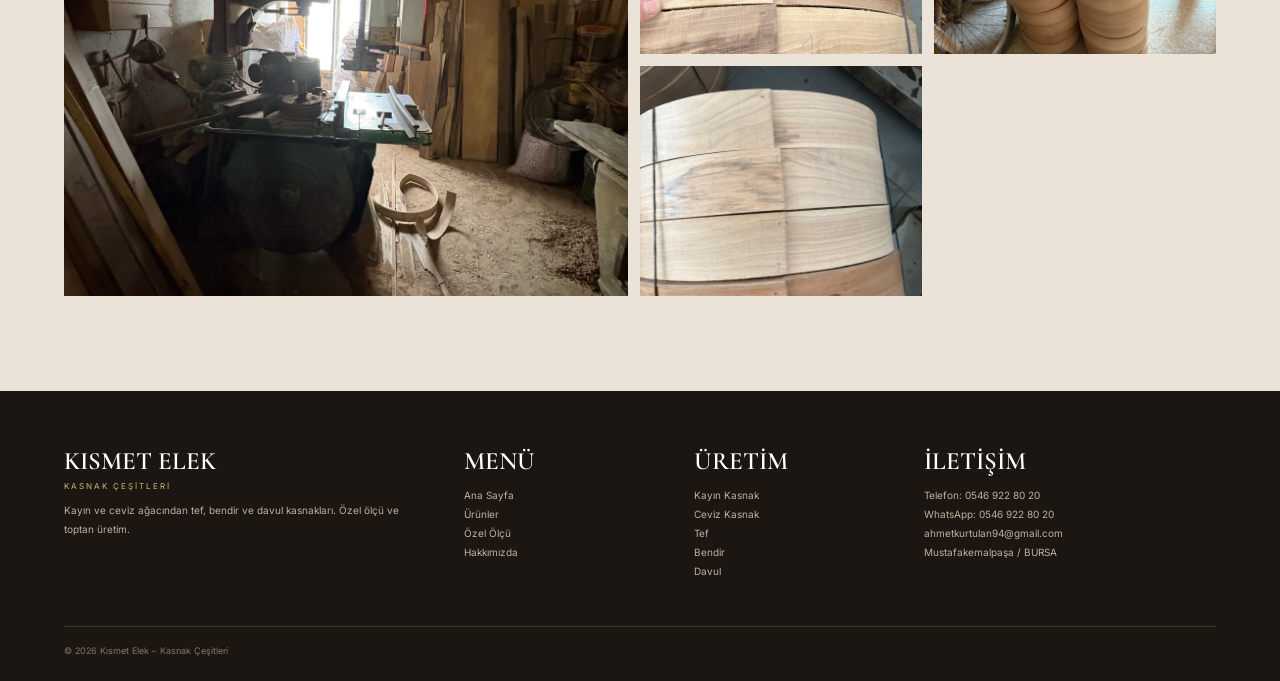
==== commit b68aa2d7: "Add files via upload" ====
--- a/hakkimizda.html
+++ b/hakkimizda.html
@@ -12,6 +12,6 @@
 <div><h3>KISMET ELEK<span>KASNAK ÇEŞİTLERİ</span></h3><p>Kayın ve ceviz ağacından tef, bendir ve davul kasnakları. Özel ölçü ve toptan üretim.</p></div>
 <div><h3>MENÜ</h3><p><a href="index.html">Ana Sayfa</a><br><a href="urunler.html">Ürünler</a><br><a href="ozel-olcu.html">Özel Ölçü</a><br><a href="hakkimizda.html">Hakkımızda</a></p></div>
 <div><h3>ÜRETİM</h3><p>Kayın Kasnak<br>Ceviz Kasnak<br>Tef<br>Bendir<br>Davul</p></div>
-<div><h3>İLETİŞİM</h3><p>Telefon: 0532 123 45 67<br>WhatsApp: 0532 123 45 67<br>info@kismetelek.com<br>Mustafakemalpaşa / BURSA</p></div>
+<div><h3>İLETİŞİM</h3><p>Telefon: 0546 922 80 20<br>WhatsApp: 0546 922 80 20<br>ahmetkurtulan94@gmail.com<br>Mustafakemalpaşa / BURSA</p></div>
 </div><div class="container copyright">© 2026 Kısmet Elek – Kasnak Çeşitleri</div></footer>
-<a class="floating-wa" href="https://wa.me/905321234567" aria-label="WhatsApp">◔</a><script src="script.js"></script></body></html>+<a class="floating-wa" href="https://wa.me/905469228020" aria-label="WhatsApp">◔</a><script src="script.js"></script></body></html>
--- a/style.css
+++ b/style.css
@@ -1,3 +1,2 @@
 @import url('https://fonts.googleapis.com/css2?family=Cormorant+Garamond:wght@500;600;700&family=Inter:wght@400;500;600&display=swap');
-:root{--dark:#211b16;--brown:#4a3323;--cream:#f4efe7;--gold:#b8955b;--ink:#29221c}
-*{box-sizing:border-box}html{scroll-behavior:smooth}body{margin:0;background:var(--cream);color:var(--ink);font-family:Inter,Arial,sans-serif}.site-header{position:absolute;z-index:10;top:0;left:0;right:0;display:flex;align-items:center;gap:34px;padding:24px 5%;color:#fff;border-bottom:1px solid rgba(255,255,255,.16)}.brand{color:#fff;text-decoration:none;min-width:210px}.brand span{display:block;font:700 30px/1 'Cormorant Garamond',serif;letter-spacing:1px}.brand small{font-size:9px;letter-spacing:2.5px;color:#d4b77c}.site-header nav{display:flex;gap:27px;margin-left:auto}.site-header nav a,.header-right a{color:#fff;text-decoration:none;font-size:11px;letter-spacing:1.5px}.site-header nav a.active{color:#d7b77b;border-bottom:1px solid #d7b77b;padding-bottom:7px}.header-right{display:flex;gap:13px;align-items:center}.hero{height:100vh;min-height:720px;position:relative;background:#201912;overflow:hidden}.hero-photo{position:absolute;inset:0;background:linear-gradient(90deg,rgba(20,14,10,.88) 0%,rgba(20,14,10,.48) 48%,rgba(20,14,10,.2) 100%),url('assets/shipment.jpg') center/cover}.hero-photo-overlay{position:absolute;inset:0;background:linear-gradient(0deg,rgba(20,14,10,.72),transparent 45%)}.hero-copy{position:absolute;z-index:2;left:8%;top:25%;max-width:600px;color:#f7f0e5}.eyebrow{color:#d2b070;font-size:11px;letter-spacing:3px;font-weight:600}.eyebrow.dark{color:#8e7043}.hero h1{font:600 clamp(55px,7vw,100px)/.82 'Cormorant Garamond',serif;margin:24px 0}.hero h1 em{color:#d0ac6b;font-style:normal}.lead{max-width:520px;line-height:1.8;color:#eee5d7}.btn{display:inline-block;margin-top:25px;background:#b89459;color:#1e1813;text-decoration:none;border:0;padding:16px 24px;font-size:11px;font-weight:700;letter-spacing:1.5px;cursor:pointer}.btn span{margin-left:28px}.hero-side{position:absolute;right:5%;top:46%;z-index:2;color:#d4b477;line-height:1.8;letter-spacing:2px;font:600 13px/1.8 Inter}.hero-features{display:flex;gap:34px;margin-top:70px}.hero-features div{display:flex;gap:10px;align-items:center;color:#eee0ca;font-size:9px;letter-spacing:1.5px}.hero-features b{font-size:24px;color:#d1ac6b}.products-section{padding:105px 7% 0}.section-head{display:flex;justify-content:space-between;align-items:end;margin-bottom:45px}.section-head h2,.material-copy h2,.atelier h2{font:600 65px/.8 'Cormorant Garamond',serif;margin:12px 0}.section-head>div>p:last-child{color:#796f63;font-size:13px}.all-products{font-size:11px;letter-spacing:1.5px;color:#6d5637}.products-grid{display:grid;grid-template-columns:repeat(3,1fr);gap:22px}.product-card{background:#fff}.product-visual{height:380px;background:#eee center/contain no-repeat}.product-visual.tef{background-image:url('assets/product4.jpg')}.product-visual.bendir{background-image:url('assets/logo.png')}.product-visual.davul{background-image:url('assets/product1.jpg')}.product-info{padding:23px 25px;display:grid;grid-template-columns:1fr auto}.product-info span{font-size:10px;color:#a18457}.product-info h3{grid-column:1/-1;font:600 31px 'Cormorant Garamond',serif;margin:7px 0 15px}.product-info button{border:0;background:none;padding:0;text-align:left;color:#745a35;font-size:10px;letter-spacing:1.5px;cursor:pointer}.product-info button b{margin-left:20px}.material-showcase{margin:90px 0 0;background:#29221b;color:#f5eee4;display:grid;grid-template-columns:1fr 1fr;min-height:450px}.material-copy{padding:65px 8%}.material-copy h2{font-size:72px;color:#fff}.material-copy>p:not(.eyebrow){max-width:430px;line-height:1.8;color:#d5cabd}.wood-options{display:flex;gap:12px;margin-top:30px}.wood{padding:18px 24px;min-width:155px}.wood span,.wood small{display:block}.wood span{font:600 20px 'Cormorant Garamond',serif}.wood small{font-size:9px;margin-top:5px;color:#ddd}.beech{background:#c6aa7b;color:#241b13}.walnut{background:#4a3020}.angle-demo{display:flex;flex-direction:column;align-items:center;justify-content:center;background:#f7f2e9;color:#493a2a;padding:35px}.split-ring{width:260px;height:260px;border-radius:50%;border:48px solid #c4a573;position:relative;background:linear-gradient(135deg,#c4a573 0 50%,#4a2d1e 50% 100%);box-shadow:inset 0 0 0 2px rgba(0,0,0,.08)}.split-ring:after{content:'';position:absolute;inset:0;border-radius:50%;background:linear-gradient(135deg,transparent 49.5%,rgba(255,255,255,.8) 49.5% 50.5%,transparent 50.5%)}.split-ring span{position:absolute;font-size:10px;letter-spacing:2px;font-weight:700}.split-ring span:first-child{left:-20px;top:45px}.split-ring span:last-child{right:-20px;bottom:45px}.angle-demo p{max-width:330px;text-align:center;font-size:10px;line-height:1.6;color:#746b61}.feature-bar{display:grid;grid-template-columns:repeat(4,1fr);border-bottom:1px solid #d8cdbd}.feature-bar>div{padding:35px 20px;display:grid;grid-template-columns:40px 1fr}.feature-bar b{grid-row:span 2;color:#a6814b;font-size:24px}.feature-bar strong{font-size:10px;letter-spacing:1px}.feature-bar small{font-size:9px;color:#8b8175;margin-top:5px}.atelier{margin:95px 7% 100px;min-height:620px;position:relative;background:#2a2119;overflow:hidden}.atelier-photo{position:absolute;inset:0 38% 0 0;background:linear-gradient(90deg,rgba(22,16,11,.15),rgba(22,16,11,.6)),url('assets/workshop.jpg') center/cover}.atelier-copy{margin-left:62%;padding:105px 7% 70px;color:#eee5d8}.atelier-copy h2{font-size:70px}.atelier-copy>p:not(.eyebrow){line-height:1.9;color:#d3c7b8}.btn.light{background:#e7d7b9}.modal{position:fixed;inset:0;background:rgba(0,0,0,.72);z-index:50;display:none;align-items:center;justify-content:center;padding:20px}.modal.show{display:flex}.modal-box{position:relative;background:#f6f0e7;padding:50px;max-width:620px;width:100%}.modal-box h2{font:600 58px 'Cormorant Garamond',serif;margin:8px 0 15px}.modal-box>p:not(.eyebrow){line-height:1.8;color:#665c52}.close{position:absolute;right:18px;top:14px;border:0;background:none;font-size:30px;cursor:pointer}.detail-grid{display:grid;grid-template-columns:1fr 1fr;gap:1px;background:#ddd1c0;margin:30px 0}.detail-grid div{background:#f6f0e7;padding:17px}.detail-grid small,.detail-grid strong{display:block}.detail-grid small{font-size:9px;letter-spacing:1.5px;color:#927447}.detail-grid strong{margin-top:6px;font-size:13px}footer{padding:45px 7%;background:#201a15;color:#d9cbb8;display:flex;justify-content:space-between;font-size:11px}footer strong{font:600 28px 'Cormorant Garamond',serif;display:block;color:#fff}footer span{font-size:8px;letter-spacing:2px;color:#b8955b}.whatsapp{position:fixed;right:28px;bottom:28px;width:58px;height:58px;border-radius:50%;display:grid;place-items:center;background:#238b52;color:white;text-decoration:none;font-size:28px;z-index:40;box-shadow:0 10px 25px rgba(0,0,0,.25)}@media(max-width:900px){.site-header nav{display:none}.header-right{margin-left:auto}.hero-copy{left:7%;top:22%;right:7%}.hero-side{display:none}.hero-features{margin-top:35px}.products-grid,.material-showcase{grid-template-columns:1fr}.atelier{margin-left:0;margin-right:0}.atelier-photo{inset:0 0 45%}.atelier-copy{margin:55% 0 0;padding:50px 8%}.feature-bar{grid-template-columns:1fr 1fr}.section-head{display:block}.all-products{display:block;margin-top:20px}}@media(max-width:600px){.site-header{padding:18px 5%}.brand span{font-size:25px}.header-right a:first-child{display:none}.hero{min-height:680px}.hero h1{font-size:58px}.hero-features{gap:14px}.products-section{padding-top:70px}.section-head h2,.material-copy h2,.atelier h2{font-size:54px}.products-grid{gap:14px}.product-visual{height:290px}.feature-bar{grid-template-columns:1fr}.material-copy{padding:50px 7%}.split-ring{width:210px;height:210px}.atelier{margin-top:70px}.modal-box{padding:35px 25px}.modal-box h2{font-size:45px}footer{display:block}footer div+div{margin-top:20px}}
+:root{--dark:#201914;--dark2:#2b2119;--cream:#f5f0e8;--paper:#fffdf9;--gold:#b99355;--gold2:#d4b477;--ink:#27211c;--muted:#776e64;--line:#ded4c7}*{box-sizing:border-box}html{scroll-behavior:smooth}body{margin:0;background:var(--cream);color:var(--ink);font-family:Inter,Arial,sans-serif}.container{width:min(1180px,90%);margin:auto}.topbar{background:#18130f;color:#cbbda9;font-size:10px;letter-spacing:1.3px;padding:10px 0}.row{display:flex;justify-content:space-between;gap:20px}.nav{min-height:82px;display:flex;align-items:center;gap:30px}.site-header,header{background:#241b15;color:#fff;box-shadow:0 8px 25px rgba(0,0,0,.08)}header .nav{position:relative}.brand{display:flex;align-items:center;gap:12px;color:#fff;text-decoration:none;min-width:230px}.brand img{width:48px;height:48px;object-fit:contain;border-radius:50%}.brand .name{font:700 27px/1 'Cormorant Garamond',serif;letter-spacing:1px}.brand .sub{font-size:8px;letter-spacing:2.5px;color:var(--gold2)}nav{display:flex;gap:24px;margin-left:auto}nav a{color:#eee6dc;text-decoration:none;font-size:10px;letter-spacing:1.5px;padding:10px 0;border-bottom:1px solid transparent}nav a:hover,nav a.active{color:var(--gold2);border-color:var(--gold2)}.nav-cta{display:inline-flex;align-items:center;justify-content:center;background:var(--gold);color:#201710!important;text-decoration:none;padding:13px 18px;font-size:10px;font-weight:700;letter-spacing:1px;white-space:nowrap}.menu{display:none;background:none;border:1px solid #766b5e;color:#fff;padding:10px 12px}.pagehero{background:linear-gradient(100deg,rgba(26,19,14,.95),rgba(53,39,28,.86)),url('assets/hero.jpg') center/cover;min-height:390px;display:flex;align-items:center;color:#fff}.pagehero .container{padding:60px 0}.eyebrow{font-size:10px;letter-spacing:3px;color:var(--gold2);font-weight:600}.pagehero h1{font:600 clamp(58px,8vw,100px)/.85 'Cormorant Garamond',serif;margin:18px 0}.pagehero p{max-width:650px;line-height:1.8;color:#e2d9ce;font-size:14px}.section{padding:95px 0}.section.alt{background:#ebe3d8}.heading h2,.split h2,.contact-card h2,.form-card h2{font:600 62px/.9 'Cormorant Garamond',serif;margin:12px 0 22px}.heading p{line-height:1.9;color:var(--muted);max-width:650px}.center{text-align:center}.cards{display:grid;grid-template-columns:repeat(4,1fr);gap:18px;margin-top:45px}.card{background:var(--paper);border:1px solid var(--line);transition:.25s;overflow:hidden}.card:hover{transform:translateY(-5px);box-shadow:0 20px 45px rgba(50,35,20,.12)}.card img{display:block;width:100%;height:260px;object-fit:cover;background:#eee6dc}.card-body{padding:25px}.tag{font-size:9px;letter-spacing:1.5px;color:#9a7a4d}.card h3{font:600 31px/1 'Cormorant Garamond',serif;margin:10px 0 12px}.card p{font-size:12px;line-height:1.7;color:var(--muted);min-height:62px}.card-link{color:#755a35;text-decoration:none;font-size:10px;letter-spacing:1.5px;font-weight:700}.split{display:grid;grid-template-columns:1fr 1fr;gap:70px;align-items:center}.split-media{overflow:hidden;background:#ddd}.split-media img{width:100%;display:block;aspect-ratio:1.05;object-fit:cover;transition:.4s}.split-media:hover img{transform:scale(1.025)}.checks{list-style:none;padding:0;margin:28px 0}.checks li{padding:14px 0;border-bottom:1px solid var(--line);font-size:12px}.checks li:before{content:'✓';color:var(--gold);font-weight:700;margin-right:12px}.gallery{display:grid;grid-template-columns:2fr 1fr 1fr;grid-auto-rows:230px;gap:12px;margin-top:40px}.gallery img{width:100%;height:100%;object-fit:cover}.gallery img:first-child{grid-row:span 2}.steps{display:grid;grid-template-columns:repeat(4,1fr);gap:15px;margin-top:45px}.step{background:var(--paper);padding:30px;border:1px solid var(--line)}.step-num{font:600 38px 'Cormorant Garamond',serif;color:var(--gold)}.step h3{font:600 27px 'Cormorant Garamond',serif;margin:10px 0}.step p{font-size:12px;line-height:1.7;color:var(--muted)}.contact-grid{display:grid;grid-template-columns:.8fr 1.2fr;gap:20px}.contact-card,.form-card{background:var(--paper);padding:45px;border:1px solid var(--line)}.contact-item{display:flex;justify-content:space-between;gap:20px;padding:18px 0;border-bottom:1px solid var(--line);font-size:12px}.contact-item b{color:#806540}.contact-item a{color:inherit}.form-card form{display:grid;gap:12px}.form-card input,.form-card textarea{width:100%;border:1px solid #d5cabb;background:#fff;padding:15px;font:13px Inter}.form-card textarea{min-height:150px;resize:vertical}.form-card button{cursor:pointer;border:0}.btn{display:inline-flex;background:var(--gold);color:#201710;text-decoration:none;padding:16px 22px;font-size:10px;font-weight:700;letter-spacing:1.4px}.material-detail{background:var(--dark);color:#f5eee5}.wood-panel{display:grid;grid-template-columns:1fr 1fr;gap:18px;margin-top:40px}.wood-box{padding:55px;min-height:260px}.wood-box.beech{background:linear-gradient(135deg,#d8bb8b,#a9855a);color:#241a12}.wood-box.walnut{background:linear-gradient(135deg,#65452f,#24150d);color:#fff}.wood-box h3{font:600 45px 'Cormorant Garamond',serif;margin:0 0 10px}.wood-box p{max-width:450px;line-height:1.8;font-size:12px}.notice{padding:18px 20px;background:#efe6d9;border-left:3px solid var(--gold);line-height:1.7;font-size:12px;color:#675c50}footer{background:#1c1612;color:#d8cbbb;padding:55px 0 25px;margin-top:0}.foot{display:grid;grid-template-columns:1.5fr .8fr .8fr 1.2fr;gap:35px}.foot h3{font:600 25px 'Cormorant Garamond',serif;color:#fff;margin:0 0 10px}.foot h3 span{display:block;font:8px Inter;letter-spacing:2px;color:var(--gold2);margin-top:5px}.foot p,.foot a{font-size:10px;line-height:1.9;color:#bdb0a1;text-decoration:none}.copyright{border-top:1px solid #40372f;margin-top:35px;padding-top:18px;font-size:9px;color:#81756a}.floating-wa{position:fixed;right:24px;bottom:24px;width:58px;height:58px;border-radius:50%;display:grid;place-items:center;background:#21b35b;color:#fff;text-decoration:none;font-size:26px;z-index:40;box-shadow:0 10px 25px rgba(0,0,0,.25)}@media(max-width:900px){nav{display:none}.menu{display:block;margin-left:auto}.nav-cta{display:none}.cards{grid-template-columns:repeat(2,1fr)}.split,.contact-grid{grid-template-columns:1fr;gap:35px}.steps{grid-template-columns:1fr 1fr}.foot{grid-template-columns:1fr 1fr}.wood-panel{grid-template-columns:1fr}}@media(max-width:600px){.topbar .row span:last-child{display:none}.container{width:92%}.brand{min-width:0}.brand img{width:40px;height:40px}.brand .name{font-size:23px}.section{padding:65px 0}.pagehero{min-height:330px}.pagehero h1{font-size:55px}.heading h2,.split h2,.contact-card h2,.form-card h2{font-size:48px}.cards{grid-template-columns:1fr}.card img{height:250px}.gallery{grid-template-columns:1fr 1fr;grid-auto-rows:170px}.gallery img:first-child{grid-column:span 2;grid-row:auto}.steps{grid-template-columns:1fr}.foot{grid-template-columns:1fr}.contact-card,.form-card{padding:28px 22px}.floating-wa{right:16px;bottom:16px}}
